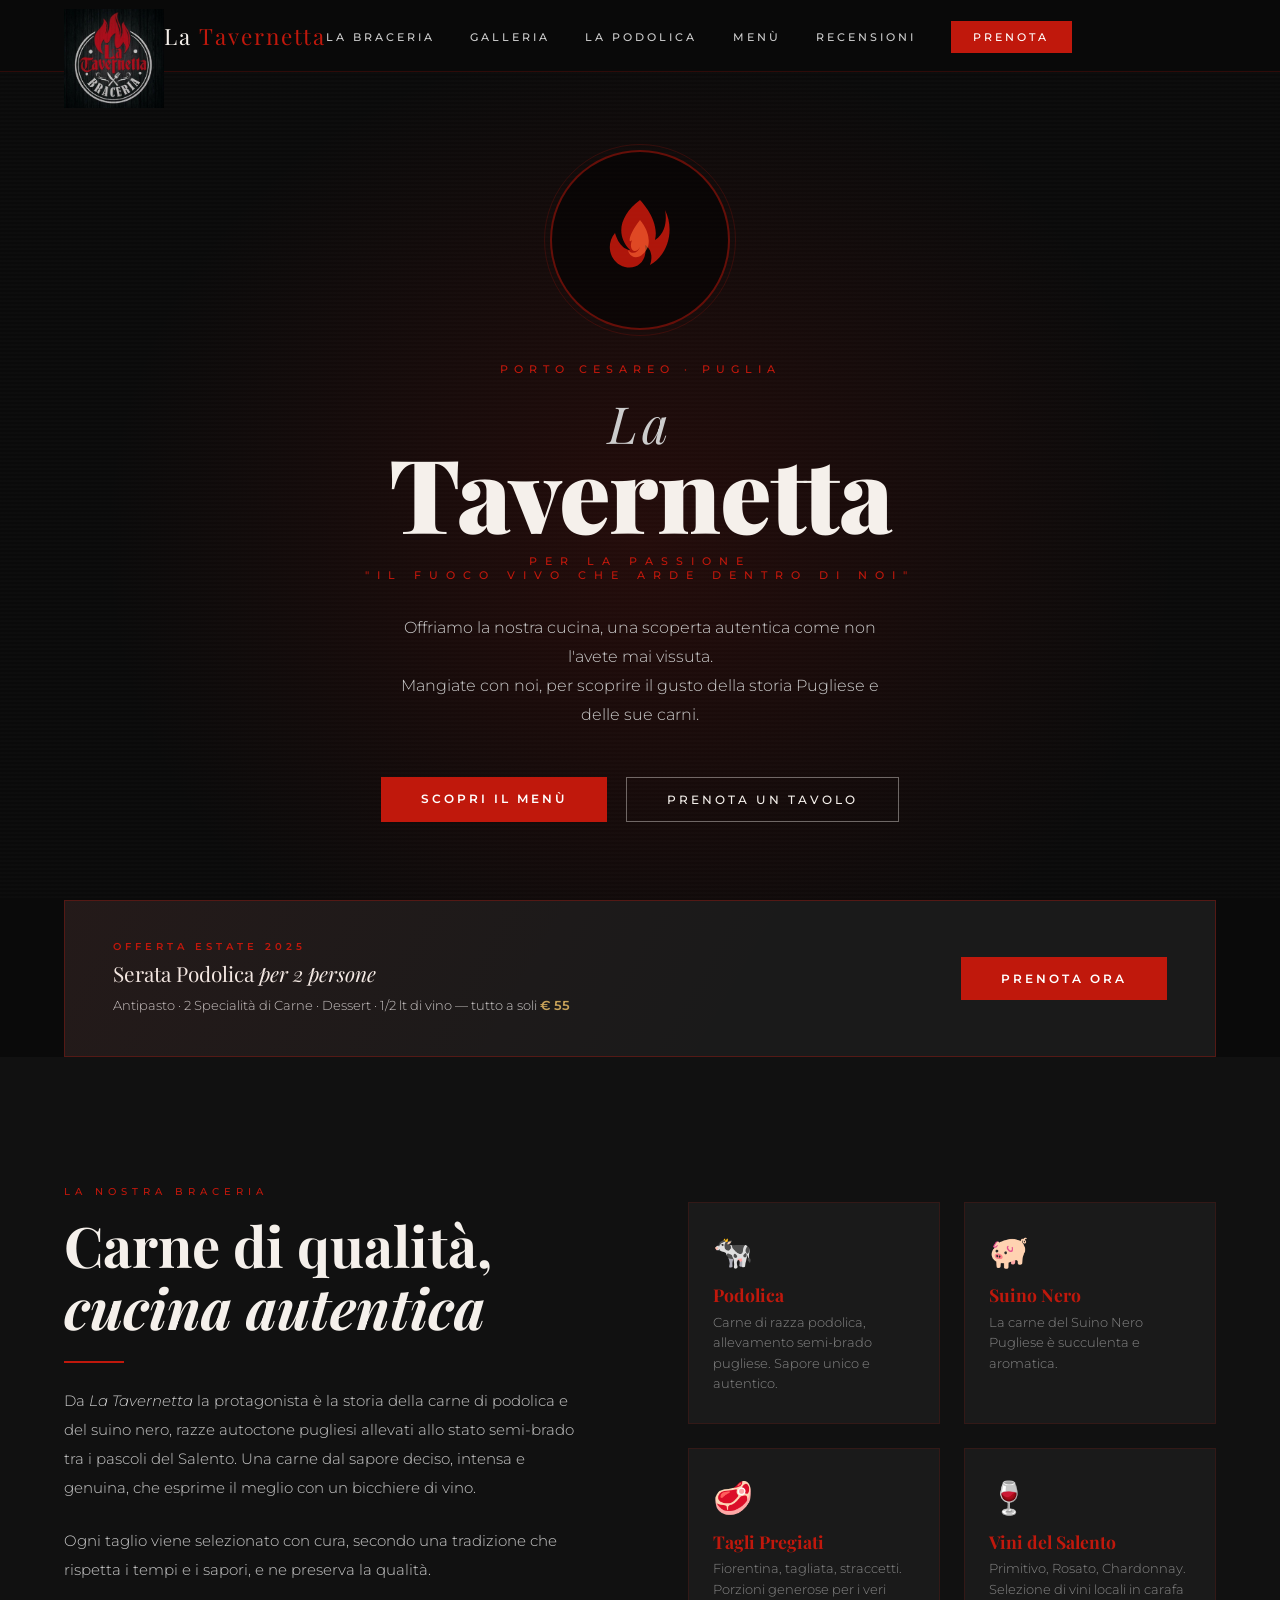
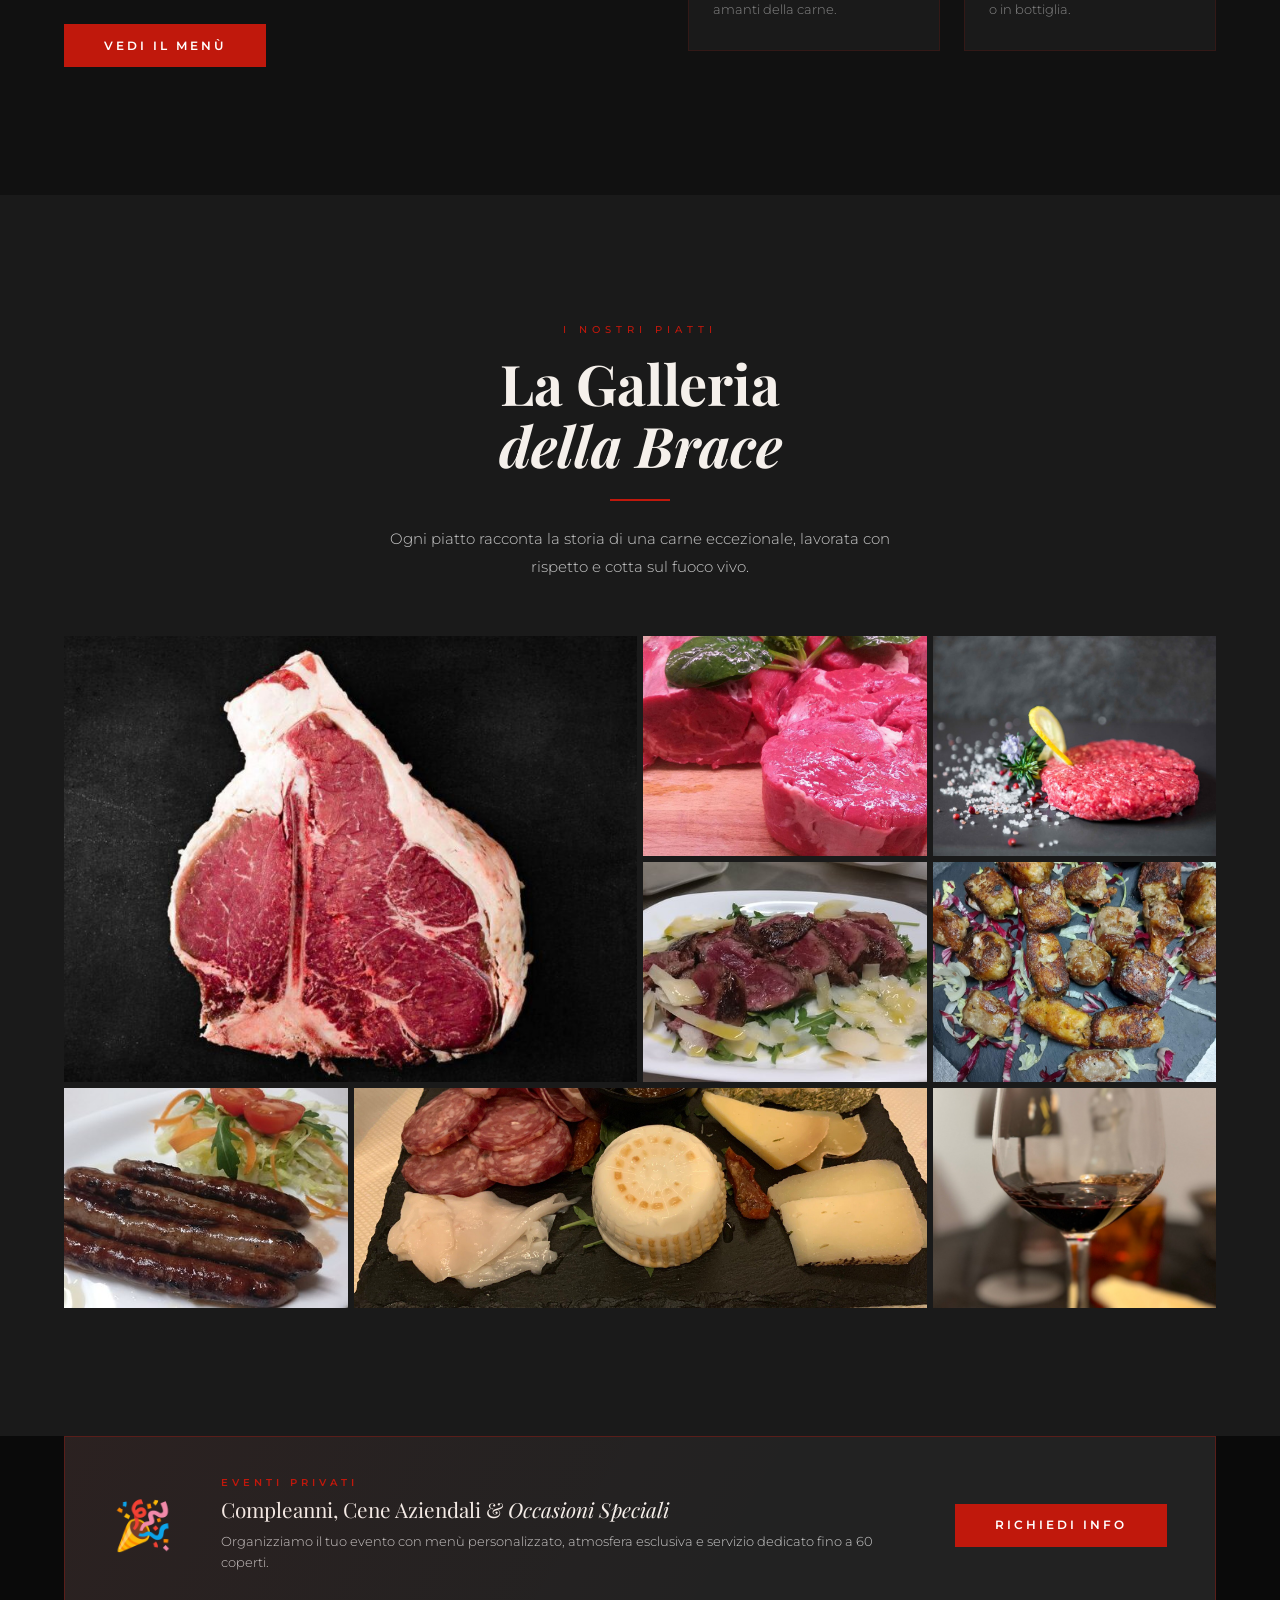
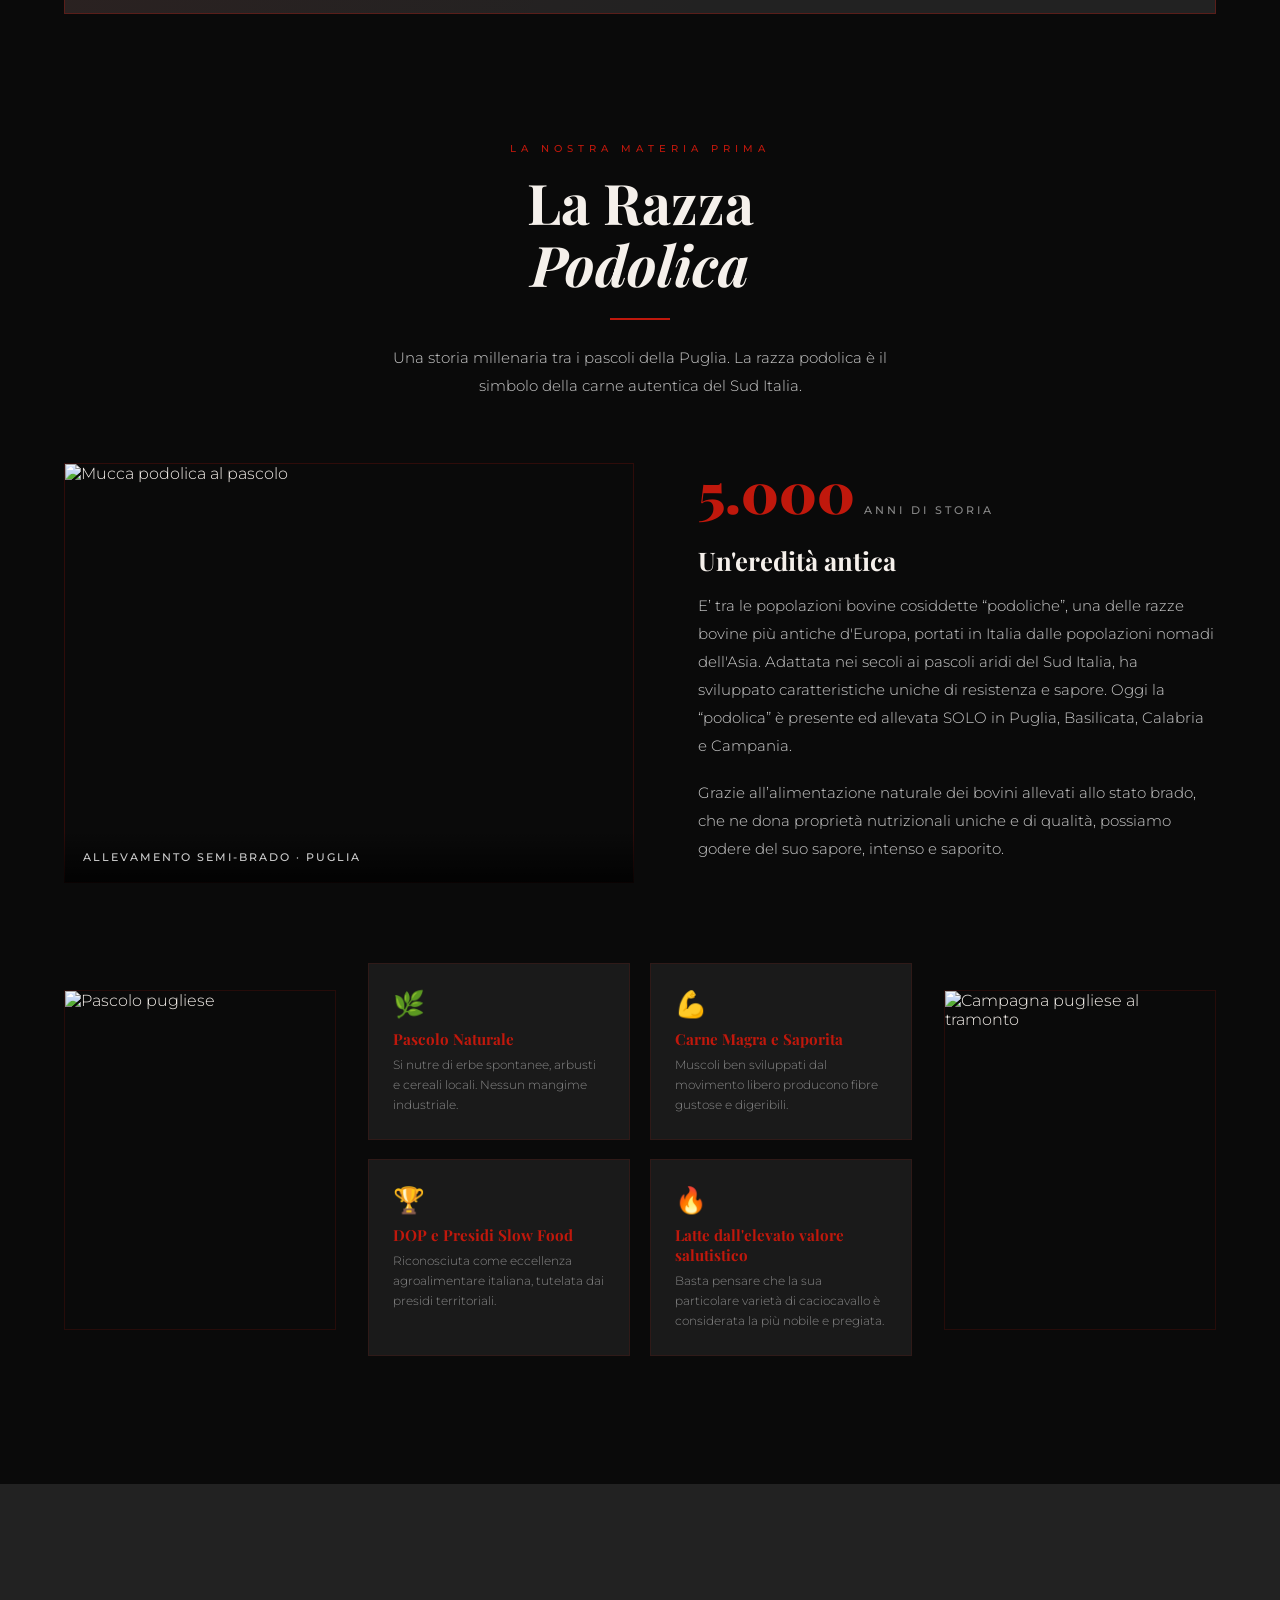
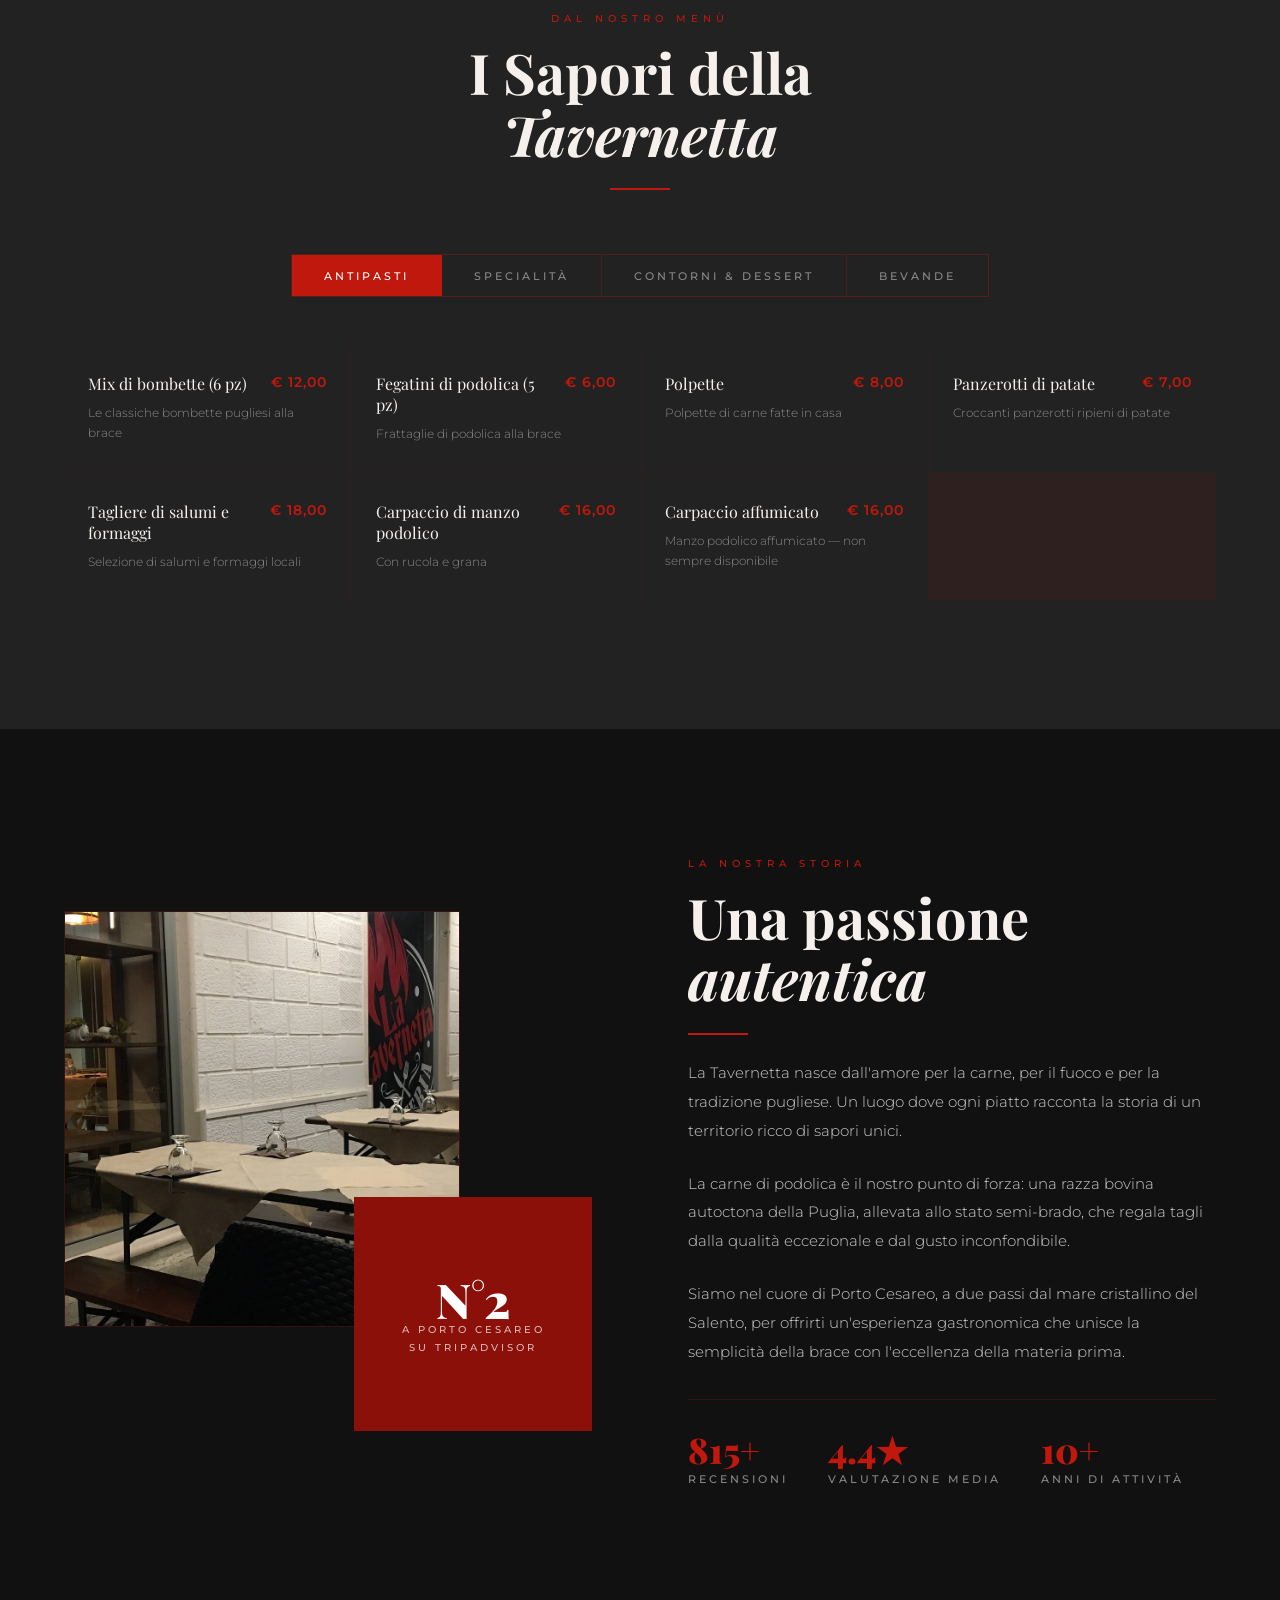
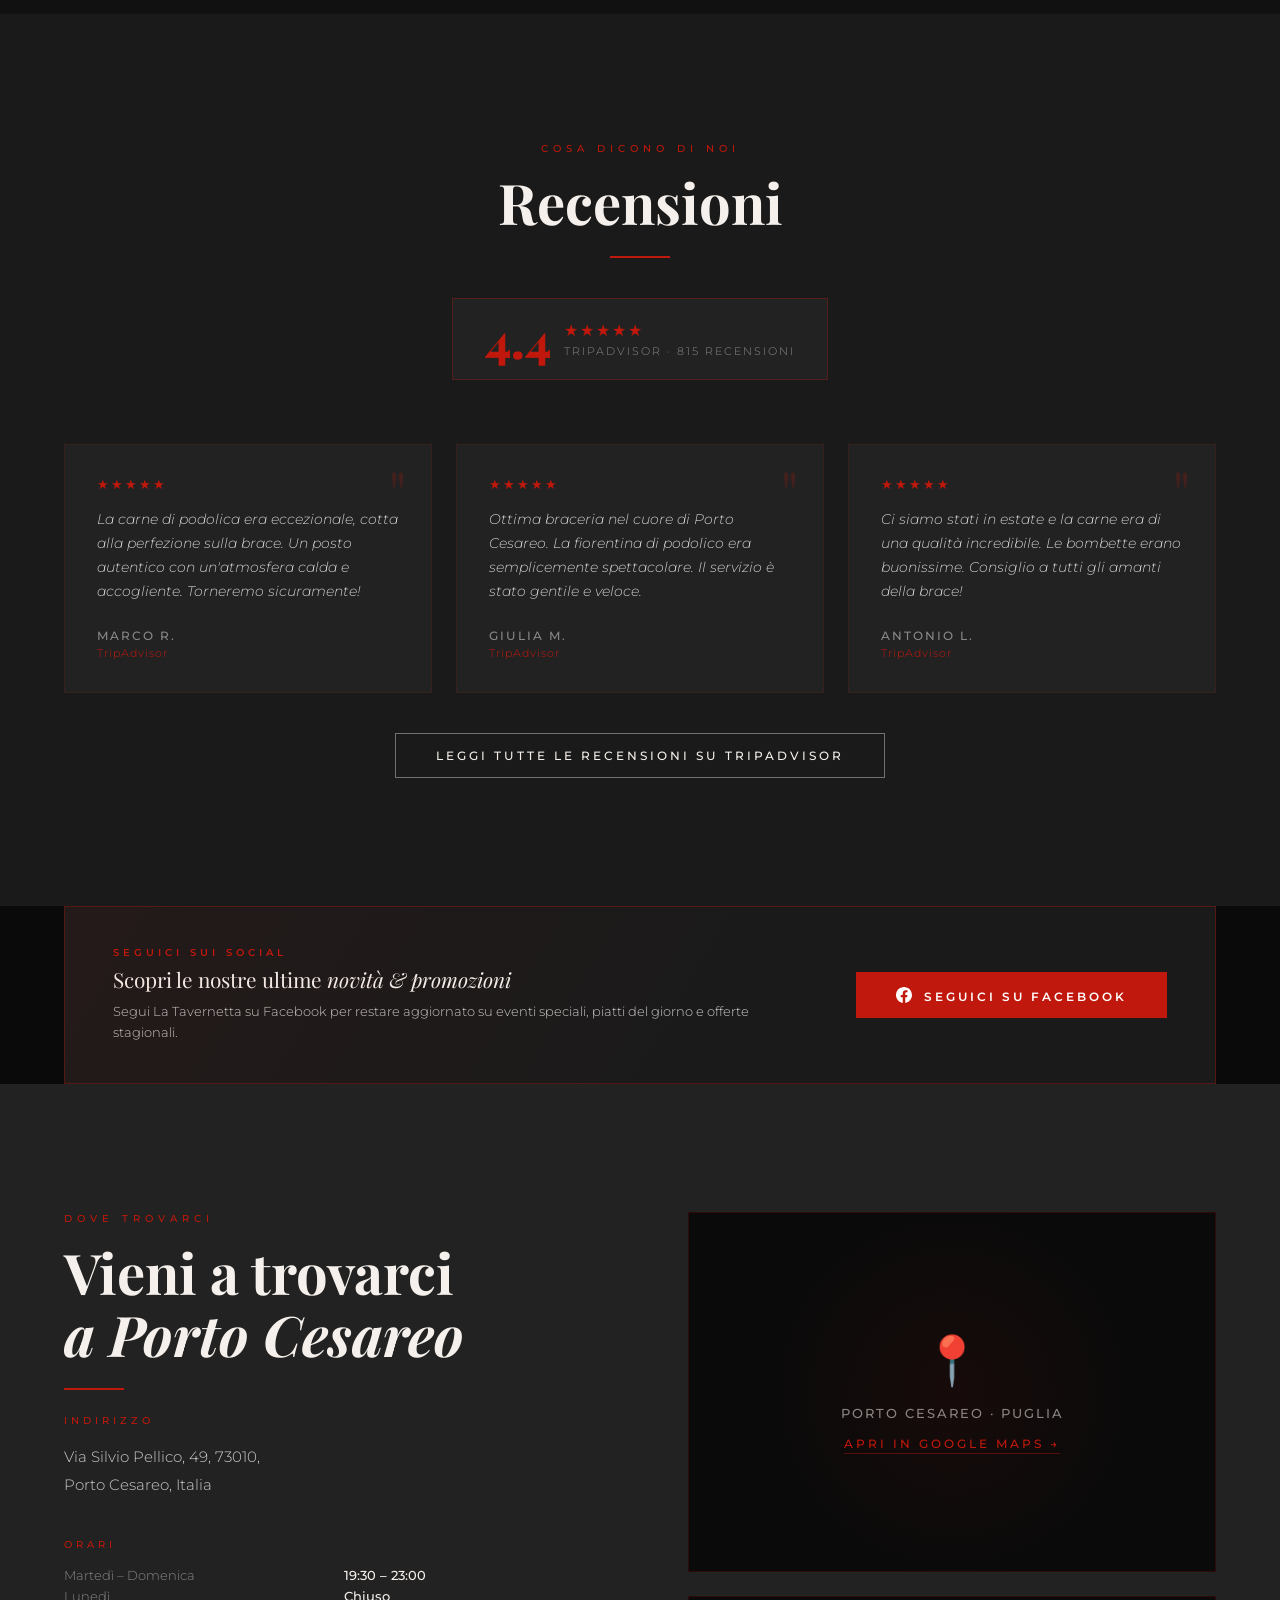
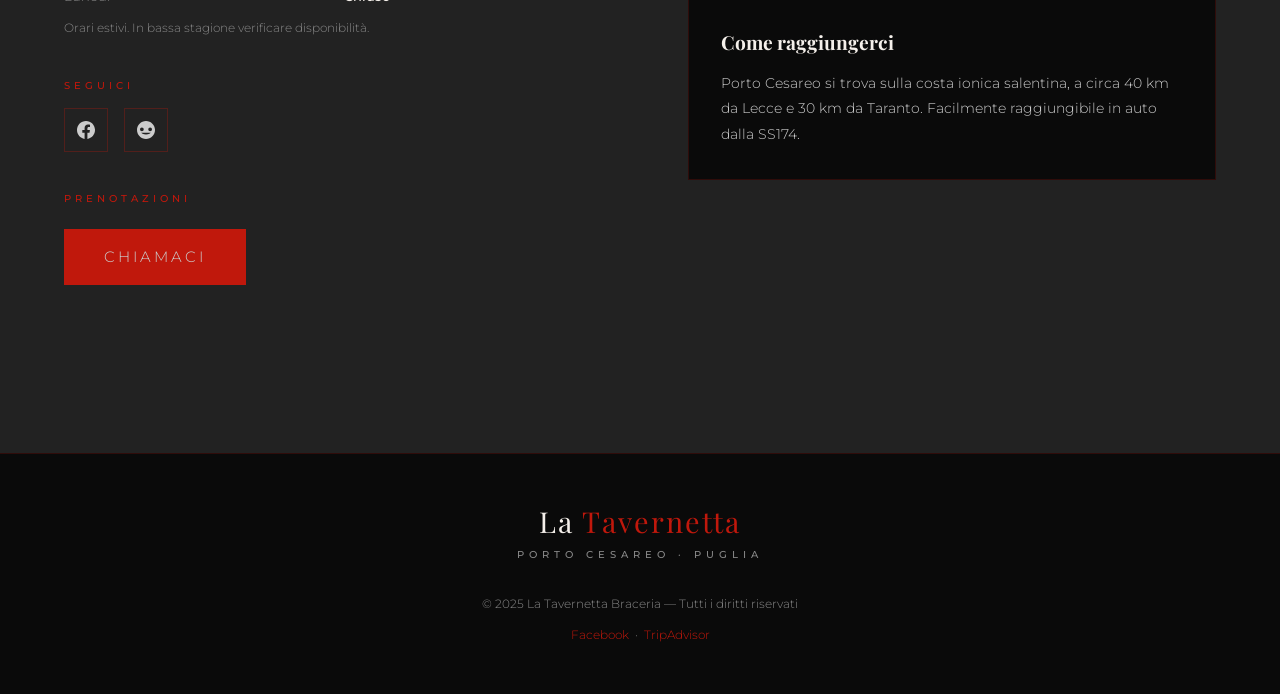
==== tavernetta_1.html @ 36da97b0 "0.0" ====
<!DOCTYPE html>
<html lang="it-IT" class="js">

<head>
  <meta charset="UTF-8">
  <meta name="viewport" content="width=device-width, initial-scale=1.0">
  <title>La Tavernetta – Braceria | Porto Cesareo</title>
  <link
    href="https://fonts.googleapis.com/css2?family=Playfair+Display:ital,wght@0,400;0,700;0,900;1,400&family=Montserrat:wght@300;400;500;600&display=swap"
    rel="stylesheet">
  <link rel="stylesheet" href="tavernetta_2.css">
  <link rel="icon" type="image/x-icon" href="assets/Tavernetta-logo.jpg">
  <meta name="description"
    content="La Tavernetta è una braceria a Porto Cesareo, Puglia, specializzata in carne di podolica alla brace. Scopri il nostro menù e prenota un tavolo!">
</head>

<body>

  <!-- NAV -->
  <nav id="navbar">
    <div class="logo-container">
      <a href="tavernetta_1.html">
        <img src="assets/Tavernetta-logo.jpg" alt="Company Logo" class="logo">
      </a>
      <a href="#home" class="nav-logo">La <span>Tavernetta</span></a>
      <button class="nav-burger" id="navBurger" aria-label="Menu">
        <span></span><span></span><span></span>
      </button>
      <ul class="nav-links" id="navLinks">
        <li><a href="#specialita">La Braceria</a></li>
        <li><a href="#galleria">Galleria</a></li>
        <li><a href="#podolica">La Podolica</a></li>
        <li><a href="#menu">Menù</a></li>
        <li><a href="#recensioni">Recensioni</a></li>
        <li><a href="#contatti" class="nav-cta">Prenota</a></li>
      </ul>
    </div>
  </nav>

  <!-- HERO -->
  <section class="hero" id="home">
    <div class="hero-bg"></div>
    <div class="ember" style="width:3px;height:3px;bottom:10%;left:20%;--dur:5s;--delay:0s;--dx:20px;"></div>
    <div class="ember" style="width:2px;height:2px;bottom:10%;left:35%;--dur:7s;--delay:1s;--dx:-15px;"></div>
    <div class="ember" style="width:4px;height:4px;bottom:10%;left:55%;--dur:6s;--delay:2s;--dx:25px;"></div>
    <div class="ember" style="width:2px;height:2px;bottom:10%;left:70%;--dur:4.5s;--delay:0.5s;--dx:-20px;"></div>
    <div class="ember" style="width:3px;height:3px;bottom:10%;left:45%;--dur:8s;--delay:3s;--dx:10px;"></div>
    <div class="ember" style="width:2px;height:2px;bottom:10%;left:80%;--dur:5.5s;--delay:1.5s;--dx:-30px;"></div>
    <div class="ember" style="width:5px;height:5px;bottom:10%;left:25%;--dur:6.5s;--delay:2.5s;--dx:35px;"></div>
    <div class="hero-content">
      <div class="hero-logo-circle">
        <svg class="flame-svg" viewBox="0 0 80 90" fill="none" xmlns="http://www.w3.org/2000/svg">
          <path
            d="M40 5 C40 5, 60 25, 55 45 C70 35, 65 15, 65 15 C75 35, 68 60, 50 70 C55 55, 45 50, 45 50 C48 65, 38 75, 25 72 C10 68, 5 50, 15 38 C20 55, 30 55, 30 55 C15 40, 20 20, 40 5Z"
            fill="#c0180c" opacity="0.9" />
          <path
            d="M40 25 C40 25, 52 38, 48 52 C42 65, 30 65, 28 55 C32 60, 38 58, 40 52 C36 60, 28 55, 32 45 C28 50, 28 40, 40 25Z"
            fill="#ff6b35" opacity="0.6" />
        </svg>
      </div>
      <p class="hero-subtitle">Porto Cesareo · Puglia</p>
      <h1 class="hero-title">
        <span class="la">La</span>
        Tavernetta
      </h1>
      <p class="hero-tagline">Per la passione <br>"il fuoco vivo che arde dentro di noi" </p>
      <p class="hero-desc">Offriamo la nostra cucina, una scoperta autentica come non l'avete mai vissuta.<br>Mangiate con noi, per scoprire il gusto della
        storia Pugliese e delle sue carni.</p>
      <div class="hero-btns">
        <a href="#menu" class="btn-primary">Scopri il Menù</a>
        <a href="#contatti" class="btn-outline">Prenota un Tavolo</a>
      </div>
    </div>
  </section>

  <!-- BANNER PUBBLICITARIO 1 -->
  <div class="banner-wrap">
    <div class="banner banner-summer">
      <div class="banner-content">
        <span class="banner-tag">Offerta Estate 2025</span>
        <p class="banner-title">Serata Podolica <em>per 2 persone</em></p>
        <p class="banner-desc">Antipasto · 2 Specialità di Carne · Dessert · 1/2 lt di vino — tutto a soli <strong>€
            55</strong></p>
      </div>
      <a href="#contatti" class="btn-primary">Prenota ora</a>
    </div>
  </div>

  <!-- SPECIALITÀ -->
  <section class="specialita" id="specialita">
    <div class="specialita-inner">
      <div class="specialita-text fade-in">
        <span class="section-label">La nostra braceria</span>
        <h2 class="section-title">Carne di qualità,<br><em>cucina autentica</em></h2>
        <div class="divider"></div>
        <p>Da <em>La Tavernetta</em> la protagonista è la storia della carne di podolica e del suino nero, razze autoctone pugliesi allevati allo
          stato semi-brado tra i pascoli del Salento. Una carne dal sapore deciso, intensa e genuina, che esprime il
          meglio con un bicchiere di vino.</p>
        <p>Ogni taglio viene selezionato con cura, secondo una tradizione che rispetta i
          tempi e i sapori, e ne preserva la qualità.</p>
        <a href="#menu" class="btn-primary" style="display:inline-block;margin-top:1rem;">Vedi il Menù</a>
      </div>
      <div class="specialita-grid fade-in">
        <div class="spec-card">
          <span class="spec-icon">🐄</span>
          <h3>Podolica</h3>
          <p>Carne di razza podolica, allevamento semi-brado pugliese. Sapore unico e autentico.</p>
        </div>
        <div class="spec-card">
          <span class="spec-icon">🐖</span>
          <h3>Suino Nero</h3>
          <p>La carne del Suino Nero Pugliese è succulenta e aromatica.</p>
        </div>
        <div class="spec-card">
          <span class="spec-icon">🥩</span>
          <h3>Tagli Pregiati</h3>
          <p>Fiorentina, tagliata, straccetti. Porzioni generose per i veri amanti della carne.</p>
        </div>
        <div class="spec-card">
          <span class="spec-icon">🍷</span>
          <h3>Vini del Salento</h3>
          <p>Primitivo, Rosato, Chardonnay. Selezione di vini locali in carafa o in bottiglia.</p>
        </div>
      </div>
    </div>
  </section>

  <!-- GALLERIA PIATTI -->
  <section class="galleria" id="galleria">
    <div class="galleria-inner">
      <div class="galleria-header fade-in">
        <span class="section-label">I nostri piatti</span>
        <h2 class="section-title">La Galleria<br><em>della Brace</em></h2>
        <div class="divider center"></div>
        <p class="galleria-intro">Ogni piatto racconta la storia di una carne eccezionale, lavorata con rispetto e cotta
          sul fuoco vivo.</p>
      </div>
      <div class="gallery-grid fade-in">
        <div class="gallery-item gallery-featured">
          <img src="assets/fiorentina_scottona.jpg" alt="Fiorentina alla brace" loading="lazy">
          <div class="gallery-overlay"><span>Fiorentina di Podolica</span></div>
        </div>
        <div class="gallery-item">
          <img src="assets/filetto-di-podolica.jpg" alt="Filetto di Podolica" loading="lazy">
          <div class="gallery-overlay"><span>Filetto di Podolica</span></div>
        </div>
        <div class="gallery-item">
          <img src="assets/hamburger-podolica.jpg" alt="Hamburger podolico" loading="lazy">
          <div class="gallery-overlay"><span>Hamburger Podolico</span></div>
        </div>
        <div class="gallery-item">
          <img src="assets/tagliata-manzo.jpg" alt="Tagliata di manzo" loading="lazy">
          <div class="gallery-overlay"><span>Tagliata di Manzo</span></div>
        </div>
        <div class="gallery-item">
          <img src="assets/mix-bombette.jpg" alt="Bombette pugliesi" loading="lazy">
          <div class="gallery-overlay"><span>Mix di Bombette</span></div>
        </div>
        <div class="gallery-item">
          <img src="assets/salsiccia-podolicA.jpg" alt="Salsiccia alla brace" loading="lazy">
          <div class="gallery-overlay"><span>Salsiccia della Casa</span></div>
        </div>
        <div class="gallery-item">
          <img src="assets/tagliere-2.jpg" alt="Piatti della tradizione" loading="lazy">
          <div class="gallery-overlay"><span>Specialità del Salento</span></div>
        </div>
        <div class="gallery-item">
          <img src="assets/vino-rosso.jpg" alt="Vini del Salento" loading="lazy">
          <div class="gallery-overlay"><span>Vini del Salento</span></div>
        </div>
      </div>
      <!-- Lightbox -->
      <div class="lightbox" id="lightbox">
        <button class="lightbox-close" id="lbClose">✕</button>
        <button class="lightbox-nav lightbox-prev" id="lbPrev">‹</button>
        <img src="" alt="" id="lbImg">
        <p class="lightbox-caption" id="lbCaption"></p>
        <button class="lightbox-nav lightbox-next" id="lbNext">›</button>
      </div>
    </div>
  </section>

  <!-- BANNER PUBBLICITARIO 2 -->
  <div class="banner-wrap">
    <div class="banner banner-event">
      <div class="banner-icon">🎉</div>
      <div class="banner-content">
        <span class="banner-tag">Eventi Privati</span>
        <p class="banner-title">Compleanni, Cene Aziendali &amp; <em>Occasioni Speciali</em></p>
        <p class="banner-desc">Organizziamo il tuo evento con menù personalizzato, atmosfera esclusiva e servizio
          dedicato fino a 60 coperti.</p>
      </div>
      <a href="#contatti" class="btn-primary">Richiedi Info</a>
    </div>
  </div>

  <!-- LA PODOLICA -->
  <section class="podolica" id="podolica">
    <div class="podolica-inner">
      <div class="podolica-header fade-in">
        <span class="section-label">La nostra materia prima</span>
        <h2 class="section-title">La Razza<br><em>Podolica</em></h2>
        <div class="divider center"></div>
        <p class="podolica-intro">Una storia millenaria tra i pascoli della Puglia. La razza podolica è il simbolo della
          carne autentica del Sud Italia.</p>
      </div>

      <div class="podolica-story fade-in">
        <div class="podolica-img-main">
          <img src="https://images.unsplash.com/photo-1500595046743-cd271d694d30?w=900&q=80"
            alt="Mucca podolica al pascolo" loading="lazy">
          <div class="podolica-img-label">Allevamento semi-brado · Puglia</div>
        </div>
        <div class="podolica-text">
          <div class="podolica-fact">
            <span class="fact-num">5.000</span>
            <span class="fact-label">anni di storia</span>
          </div>
          <h3>Un'eredità antica</h3>
          <p>E’ tra le popolazioni bovine cosiddette “podoliche”, una delle razze bovine più antiche d'Europa, portati in Italia
            dalle popolazioni nomadi dell'Asia. Adattata nei secoli ai pascoli aridi del Sud Italia, ha sviluppato
            caratteristiche uniche di resistenza e sapore. Oggi la “podolica” è presente ed allevata SOLO in Puglia, Basilicata, Calabria e Campania. </p>
          <p>Grazie all’alimentazione naturale dei bovini allevati allo stato brado, che ne dona proprietà nutrizionali uniche e di qualità, possiamo godere del suo sapore, intenso e saporito.</p>
        </div>
      </div>

      <div class="podolica-features fade-in">
        <div class="podolica-feature-img">
          <img src="https://images.unsplash.com/photo-1416879595882-3373a0480b5b?w=700&q=80" alt="Pascolo pugliese"
            loading="lazy">
        </div>
        <div class="podolica-features-grid">
          <div class="pf-card">
            <div class="pf-icon">🌿</div>
            <h4>Pascolo Naturale</h4>
            <p>Si nutre di erbe spontanee, arbusti e cereali locali. Nessun mangime industriale.</p>
          </div>
          <div class="pf-card">
            <div class="pf-icon">💪</div>
            <h4>Carne Magra e Saporita</h4>
            <p>Muscoli ben sviluppati dal movimento libero producono fibre gustose e digeribili.</p>
          </div>
          <div class="pf-card">
            <div class="pf-icon">🏆</div>
            <h4>DOP e Presidi Slow Food</h4>
            <p>Riconosciuta come eccellenza agroalimentare italiana, tutelata dai presidi territoriali.</p>
          </div>
          <div class="pf-card">
            <div class="pf-icon">🔥</div>
            <h4>Latte dall'elevato valore salutistico</h4>
            <p>Basta pensare che la sua particolare varietà di caciocavallo è considerata la più nobile e pregiata.</p>
          </div>
        </div>
        <div class="podolica-feature-img">
          <img src="https://images.unsplash.com/photo-1464226184884-fa280b87c399?w=700&q=80"
            alt="Campagna pugliese al tramonto" loading="lazy">
        </div>
      </div>
    </div>
  </section>

  <!-- MENU -->
  <section class="menu-section" id="menu">
    <div class="menu-section-inner">
      <div class="menu-header fade-in">
        <span class="section-label">Dal nostro menù</span>
        <h2 class="section-title">I Sapori della<br><em>Tavernetta</em></h2>
        <div class="divider center"></div>
      </div>
      <div class="menu-tabs">
        <button class="menu-tab active" onclick="showTab('antipasti',this)">Antipasti</button>
        <button class="menu-tab" onclick="showTab('carne',this)">Specialità</button>
        <button class="menu-tab" onclick="showTab('contorni',this)">Contorni &amp; Dessert</button>
        <button class="menu-tab" onclick="showTab('bevande',this)">Bevande</button>
      </div>

      <div id="antipasti" class="menu-panel active">
        <div class="menu-items">
          <div class="menu-item">
            <div class="menu-item-top"><span class="menu-item-name">Mix di bombette (6 pz)</span><span
                class="menu-item-price">€ 12,00</span></div>
            <p class="menu-item-desc">Le classiche bombette pugliesi alla brace</p>
          </div>
          <div class="menu-item">
            <div class="menu-item-top"><span class="menu-item-name">Fegatini di podolica (5 pz)</span><span
                class="menu-item-price">€ 6,00</span></div>
            <p class="menu-item-desc">Frattaglie di podolica alla brace</p>
          </div>
          <div class="menu-item">
            <div class="menu-item-top"><span class="menu-item-name">Polpette</span><span class="menu-item-price">€
                8,00</span></div>
            <p class="menu-item-desc">Polpette di carne fatte in casa</p>
          </div>
          <div class="menu-item">
            <div class="menu-item-top"><span class="menu-item-name">Panzerotti di patate</span><span
                class="menu-item-price">€ 7,00</span></div>
            <p class="menu-item-desc">Croccanti panzerotti ripieni di patate</p>
          </div>
          <div class="menu-item">
            <div class="menu-item-top"><span class="menu-item-name">Tagliere di salumi e formaggi</span><span
                class="menu-item-price">€ 18,00</span></div>
            <p class="menu-item-desc">Selezione di salumi e formaggi locali</p>
          </div>
          <div class="menu-item">
            <div class="menu-item-top"><span class="menu-item-name">Carpaccio di manzo podolico</span><span
                class="menu-item-price">€ 16,00</span></div>
            <p class="menu-item-desc">Con rucola e grana</p>
          </div>
          <div class="menu-item">
            <div class="menu-item-top"><span class="menu-item-name">Carpaccio affumicato</span><span
                class="menu-item-price">€ 16,00</span></div>
            <p class="menu-item-desc">Manzo podolico affumicato — non sempre disponibile</p>
          </div>
        </div>
      </div>

      <div id="carne" class="menu-panel">
        <div class="menu-items">
          <div class="menu-item">
            <div class="menu-item-top"><span class="menu-item-name">Straccetti di podolica con pinali</span><span
                class="menu-item-price">€ 18,00</span></div>
            <p class="menu-item-desc">ca. 300 gr</p>
          </div>
          <div class="menu-item">
            <div class="menu-item-top"><span class="menu-item-name">Tagliata di scottona podolica</span><span
                class="menu-item-price">€ 22,00</span></div>
            <p class="menu-item-desc">Con radicchio, noci e formaggio di grotto · ca. 300 gr</p>
          </div>
          <div class="menu-item">
            <div class="menu-item-top"><span class="menu-item-name">Tagliata di manzo podolico</span><span
                class="menu-item-price">€ 23,00</span></div>
            <p class="menu-item-desc">Con radicchio, noci e formaggio di grotto · ca. 300 gr</p>
          </div>
          <div class="menu-item">
            <div class="menu-item-top"><span class="menu-item-name">Filetto di manzo podolico</span><span
                class="menu-item-price">€ 25,00</span></div>
            <p class="menu-item-desc">ca. 300 gr</p>
          </div>
          <div class="menu-item">
            <div class="menu-item-top"><span class="menu-item-name">Fiorentina di manzo podolico</span><span
                class="menu-item-price">€ 60/kg</span></div>
            <p class="menu-item-desc">Non sempre disponibile</p>
          </div>
          <div class="menu-item">
            <div class="menu-item-top"><span class="menu-item-name">Rosticcianna di suino nero</span><span
                class="menu-item-price">€ 14,00</span></div>
            <p class="menu-item-desc">Capocollo con panatura speziata e parmigiano · ca. 300 gr</p>
          </div>
          <div class="menu-item">
            <div class="menu-item-top"><span class="menu-item-name">Asado di suino nero</span><span
                class="menu-item-price">€ 14,00</span></div>
            <p class="menu-item-desc">Marinato e speziato · ca. 350 gr</p>
          </div>
          <div class="menu-item">
            <div class="menu-item-top"><span class="menu-item-name">Asado di manzo podolico</span><span
                class="menu-item-price">€ 15,00</span></div>
            <p class="menu-item-desc">Marinato e speziato · ca. 450 gr</p>
          </div>
          <div class="menu-item">
            <div class="menu-item-top"><span class="menu-item-name">Straccetti di pollo ruspante</span><span
                class="menu-item-price">€ 14,00</span></div>
            <p class="menu-item-desc">Con pomodorini, rucola e grana · ca. 300 gr</p>
          </div>
          <div class="menu-item">
            <div class="menu-item-top"><span class="menu-item-name">Straccetti di pollo con verdure</span><span
                class="menu-item-price">€ 16,00</span></div>
            <p class="menu-item-desc">Verdure grigliate e mandorle tostate · ca. 300 gr</p>
          </div>
          <div class="menu-item">
            <div class="menu-item-top"><span class="menu-item-name">Salsiccia della casa</span><span
                class="menu-item-price">€ 12,00</span></div>
            <p class="menu-item-desc">Con parmigiana e pomodoro</p>
          </div>
          <div class="menu-item">
            <div class="menu-item-top"><span class="menu-item-name">Salsiccia di podolica</span><span
                class="menu-item-price">€ 12,00</span></div>
            <p class="menu-item-desc">Salsiccia artigianale di podolica alla brace</p>
          </div>
          <div class="menu-item">
            <div class="menu-item-top"><span class="menu-item-name">Hamburger podolico al piatto</span><span
                class="menu-item-price">€ 13,00</span></div>
            <p class="menu-item-desc">Con patatine e insalata · ca. 250 gr</p>
          </div>
        </div>
      </div>

      <div id="contorni" class="menu-panel">
        <div class="menu-items">
          <div class="menu-item">
            <div class="menu-item-top"><span class="menu-item-name">Patate fritte</span><span class="menu-item-price">€
                5,00</span></div>
          </div>
          <div class="menu-item">
            <div class="menu-item-top"><span class="menu-item-name">Insalata verde</span><span class="menu-item-price">€
                4,00</span></div>
          </div>
          <div class="menu-item">
            <div class="menu-item-top"><span class="menu-item-name">Insalata mista</span><span class="menu-item-price">€
                5,00</span></div>
            <p class="menu-item-desc">Lattuga, pomodoro, rucola e radicchio</p>
          </div>
          <div class="menu-item">
            <div class="menu-item-top"><span class="menu-item-name">Verdure grigliate</span><span
                class="menu-item-price">€ 6,00</span></div>
            <p class="menu-item-desc">Melanzane, peperoni e zucchine</p>
          </div>
          <div class="menu-item">
            <div class="menu-item-top"><span class="menu-item-name">Spumone</span><span class="menu-item-price">€
                5,00</span></div>
          </div>
          <div class="menu-item">
            <div class="menu-item-top"><span class="menu-item-name">Spumone speciale</span><span
                class="menu-item-price">€ 6,00</span></div>
          </div>
          <div class="menu-item">
            <div class="menu-item-top"><span class="menu-item-name">Dessert del giorno</span><span
                class="menu-item-price">—</span></div>
          </div>
          <div class="menu-item">
            <div class="menu-item-top"><span class="menu-item-name">Frutta di stagione</span><span
                class="menu-item-price">—</span></div>
          </div>
        </div>
      </div>

      <div id="bevande" class="menu-panel">
        <div class="menu-items">
          <div class="menu-item">
            <div class="menu-item-top"><span class="menu-item-name">Acqua 75 cl</span><span class="menu-item-price">€
                2,50</span></div>
          </div>
          <div class="menu-item">
            <div class="menu-item-top"><span class="menu-item-name">Coca Cola 33 cl</span><span
                class="menu-item-price">€ 3,50</span></div>
          </div>
          <div class="menu-item">
            <div class="menu-item-top"><span class="menu-item-name">Fanta 33 cl</span><span class="menu-item-price">€
                3,50</span></div>
          </div>
          <div class="menu-item">
            <div class="menu-item-top"><span class="menu-item-name">Paulaner Münchener Hell 33 cl</span><span
                class="menu-item-price">€ 4,00</span></div>
          </div>
          <div class="menu-item">
            <div class="menu-item-top"><span class="menu-item-name">Grimbergen Double Ambrée 33 cl</span><span
                class="menu-item-price">€ 5,00</span></div>
          </div>
          <div class="menu-item">
            <div class="menu-item-top"><span class="menu-item-name">Kronenbourg Blanc Agrumata 33 cl</span><span
                class="menu-item-price">€ 5,00</span></div>
          </div>
          <div class="menu-item">
            <div class="menu-item-top"><span class="menu-item-name">Foxe 10% 33 cl</span><span class="menu-item-price">€
                5,00</span></div>
          </div>
          <div class="menu-item">
            <div class="menu-item-top"><span class="menu-item-name">Rosso Primitivo Barrique · 1/2 lt</span><span
                class="menu-item-price">€ 8,00</span></div>
            <p class="menu-item-desc">Tenute Buccoliero – Sava (TA) · 1/4 lt € 4,50</p>
          </div>
          <div class="menu-item">
            <div class="menu-item-top"><span class="menu-item-name">Rosato Primitivo amabile · 1/2 lt</span><span
                class="menu-item-price">€ 8,00</span></div>
            <p class="menu-item-desc">1/4 lt € 4,50</p>
          </div>
          <div class="menu-item">
            <div class="menu-item-top"><span class="menu-item-name">Bianco Chardonnay Moscato · 1/2 lt</span><span
                class="menu-item-price">€ 8,00</span></div>
            <p class="menu-item-desc">Amabile · 1/4 lt € 4,50</p>
          </div>
          <div class="menu-item">
            <div class="menu-item-top"><span class="menu-item-name">Amaro</span><span class="menu-item-price">€
                3,00</span></div>
          </div>
          <div class="menu-item">
            <div class="menu-item-top"><span class="menu-item-name">Grappe</span><span class="menu-item-price">€
                4,00</span></div>
          </div>
          <div class="menu-item">
            <div class="menu-item-top"><span class="menu-item-name">Limoncello</span><span class="menu-item-price">€
                3,00</span></div>
          </div>
          <div class="menu-item">
            <div class="menu-item-top"><span class="menu-item-name">Caffè</span><span class="menu-item-price">€
                1,00</span></div>
          </div>
          <div class="menu-item">
            <div class="menu-item-top"><span class="menu-item-name">Caffè macchiato</span><span
                class="menu-item-price">€ 1,50</span></div>
          </div>
          <div class="menu-item">
            <div class="menu-item-top"><span class="menu-item-name">Caffè corretto</span><span class="menu-item-price">€
                2,00</span></div>
          </div>
        </div>
        <div class="coperto-note">Coperto € 2,00 · Alcuni prodotti potrebbero essere surgelati o da noi abbattuti.<br>Si
          prega di comunicare eventuali allergie e intolleranze.</div>
      </div>
    </div>
  </section>

  <!-- STORIA / CHI SIAMO -->
  <section class="storia" id="storia">
    <div class="storia-inner">
      <div class="storia-visual fade-in">
        <div class="storia-box-main">
          <div class="logo-locale">
            <img src="assets/foto-fuori.jpg" alt="Logo La Tavernetta" loading="lazy" width="600" height="auto">
          </div>
        </div>
        <div class="storia-box-accent">
          <span class="num">N°2</span>
          <span class="label">a Porto Cesareo</span>
          <span class="label" style="margin-top:0.3rem;">su TripAdvisor</span>
        </div>
      </div>
      <div class="storia-text fade-in">
        <span class="section-label">La nostra storia</span>
        <h2 class="section-title">Una passione<br><em>autentica</em></h2>
        <div class="divider"></div>
        <p>La Tavernetta nasce dall'amore per la carne, per il fuoco e per la tradizione pugliese. Un luogo dove ogni
          piatto racconta la storia di un territorio ricco di sapori unici.</p>
        <p>La carne di podolica è il nostro punto di forza: una razza bovina autoctona della Puglia, allevata allo stato
          semi-brado, che regala tagli dalla qualità eccezionale e dal gusto inconfondibile.</p>
        <p>Siamo nel cuore di Porto Cesareo, a due passi dal mare cristallino del Salento, per offrirti un'esperienza
          gastronomica che unisce la semplicità della brace con l'eccellenza della materia prima.</p>
        <div class="storia-stats">
          <div class="stat-item">
            <div class="stat-num">815+</div>
            <div class="stat-label">Recensioni</div>
          </div>
          <div class="stat-item">
            <div class="stat-num">4.4★</div>
            <div class="stat-label">Valutazione media</div>
          </div>
          <div class="stat-item">
            <div class="stat-num">10+</div>
            <div class="stat-label">Anni di attività</div>
          </div>
        </div>
      </div>
    </div>
  </section>

  <!-- REVIEWS -->
  <section class="reviews" id="recensioni">
    <div class="reviews-inner">
      <div class="reviews-header fade-in">
        <span class="section-label">Cosa dicono di noi</span>
        <h2 class="section-title">Recensioni</h2>
        <div class="divider center"></div>
        <div class="rating-badge">
          <div class="rating-num">4.4</div>
          <div class="rating-info">
            <div class="rating-stars">★★★★★</div>
            <div class="rating-source">TripAdvisor · 815 recensioni</div>
          </div>
        </div>
      </div>
      <div class="reviews-grid fade-in">
        <div class="review-card">
          <div class="review-stars">★★★★★</div>
          <p class="review-text">La carne di podolica era eccezionale, cotta alla perfezione sulla brace. Un posto
            autentico con un'atmosfera calda e accogliente. Torneremo sicuramente!</p>
          <div class="review-author">Marco R.</div>
          <div class="review-platform">TripAdvisor</div>
        </div>
        <div class="review-card">
          <div class="review-stars">★★★★★</div>
          <p class="review-text">Ottima braceria nel cuore di Porto Cesareo. La fiorentina di podolico era semplicemente
            spettacolare. Il servizio è stato gentile e veloce.</p>
          <div class="review-author">Giulia M.</div>
          <div class="review-platform">TripAdvisor</div>
        </div>
        <div class="review-card">
          <div class="review-stars">★★★★★</div>
          <p class="review-text">Ci siamo stati in estate e la carne era di una qualità incredibile. Le bombette erano
            buonissime. Consiglio a tutti gli amanti della brace!</p>
          <div class="review-author">Antonio L.</div>
          <div class="review-platform">TripAdvisor</div>
        </div>
      </div>
      <div style="margin-top:2.5rem;">
        <a href="https://www.tripadvisor.it/Restaurant_Review-g1069599-d7905850-Reviews-La_Tavernetta_Braceria-Porto_Cesareo_Province_of_Lecce_Puglia.html"
          target="_blank" class="btn-outline">Leggi tutte le recensioni su TripAdvisor</a>
      </div>
    </div>
  </section>

  <!-- BANNER PUBBLICITARIO 3 -->
  <div class="banner-wrap">
    <div class="banner banner-social">
      <div class="banner-content">
        <span class="banner-tag">Seguici sui Social</span>
        <p class="banner-title">Scopri le nostre ultime <em>novità &amp; promozioni</em></p>
        <p class="banner-desc">Segui La Tavernetta su Facebook per restare aggiornato su eventi speciali, piatti del
          giorno e offerte stagionali.</p>
      </div>
      <a href="https://www.facebook.com/LaTavernettaBraceria" target="_blank" class="btn-primary">
        <svg width="16" height="16" viewBox="0 0 24 24" fill="currentColor"
          style="vertical-align:-2px;margin-right:6px">
          <path
            d="M24 12.073c0-6.627-5.373-12-12-12s-12 5.373-12 12c0 5.99 4.388 10.954 10.125 11.854v-8.385H7.078v-3.47h3.047V9.43c0-3.007 1.792-4.669 4.533-4.669 1.312 0 2.686.235 2.686.235v2.953H15.83c-1.491 0-1.956.925-1.956 1.874v2.25h3.328l-.532 3.47h-2.796v8.385C19.612 23.027 24 18.062 24 12.073z" />
        </svg>
        Seguici su Facebook
      </a>
    </div>
  </div>

  <!-- CONTATTI -->
  <section class="info" id="contatti">
    <div class="info-inner">
      <div class="fade-in">
        <span class="section-label">Dove trovarci</span>
        <h2 class="section-title">Vieni a trovarci<br><em>a Porto Cesareo</em></h2>
        <div class="divider"></div>
        <div class="info-block">
          <h3>Indirizzo</h3>
          <p>Via Silvio Pellico, 49, 73010, <br>Porto Cesareo, Italia</p>
        </div>
        <div class="info-block">
          <h3>Orari</h3>
          <div class="orari-grid">
            <span class="day">Martedì – Domenica</span>
            <span class="time">19:30 – 23:00</span>
            <span class="day">Lunedì</span>
            <span class="time">Chiuso</span>
          </div>
          <p style="margin-top:0.8rem;font-size:0.78rem;color:var(--grigio);">Orari estivi. In bassa stagione verificare
            disponibilità.</p>
        </div>
        <div class="info-block">
          <h3>Seguici</h3>
          <div class="social-links">
            <a href="https://www.facebook.com/LaTavernettaBraceria" target="_blank" class="social-link"
              title="Facebook">
              <svg width="18" height="18" viewBox="0 0 24 24" fill="currentColor">
                <path
                  d="M24 12.073c0-6.627-5.373-12-12-12s-12 5.373-12 12c0 5.99 4.388 10.954 10.125 11.854v-8.385H7.078v-3.47h3.047V9.43c0-3.007 1.792-4.669 4.533-4.669 1.312 0 2.686.235 2.686.235v2.953H15.83c-1.491 0-1.956.925-1.956 1.874v2.25h3.328l-.532 3.47h-2.796v8.385C19.612 23.027 24 18.062 24 12.073z" />
              </svg>
            </a>
            <a href="https://www.tripadvisor.it/Restaurant_Review-g1069599-d7905850-Reviews-La_Tavernetta_Braceria-Porto_Cesareo_Province_of_Lecce_Puglia.html"
              target="_blank" class="social-link" title="TripAdvisor">
              <svg width="18" height="18" viewBox="0 0 24 24" fill="currentColor">
                <path
                  d="M12 0C5.373 0 0 5.373 0 12s5.373 12 12 12 12-5.373 12-12S18.627 0 12 0zm5.5 8.5a2.5 2.5 0 1 1 0 5 2.5 2.5 0 0 1 0-5zm-11 0a2.5 2.5 0 1 1 0 5 2.5 2.5 0 0 1 0-5zM12 18c-3.5 0-6.5-2.5-6.5-2.5h13S15.5 18 12 18z" />
              </svg>
            </a>
          </div>
        </div>
        <div class="info-block">
          <h3>Prenotazioni</h3>
          <a href="tel:+39 393 833 9967" target="_blank" class="btn-primary"
            style="display:inline-block;margin-top:0.5rem;">Chiamaci</a>
        </div>
      </div>
      <div class="fade-in">
        <div class="map-area">
          <div class="map-pin">📍</div>
          <p>Porto Cesareo · Puglia</p>
          <a href="https://maps.google.com/?q=La+Tavernetta+Braceria+Porto+Cesareo" target="_blank">Apri in Google Maps
            →</a>
        </div>
        <div style="background:var(--nero);border:1px solid rgba(192,24,12,0.2);padding:2rem;margin-top:1.5rem;">
          <h3 style="font-family:'Playfair Display',serif;font-size:1.2rem;color:var(--bianco);margin-bottom:1rem;">Come
            raggiungerci</h3>
          <p style="color:var(--grigio-chiaro);font-size:0.88rem;line-height:1.8;font-weight:300;">Porto Cesareo si
            trova sulla costa ionica salentina, a circa 40 km da Lecce e 30 km da Taranto. Facilmente raggiungibile in
            auto dalla SS174.</p>
        </div>
      </div>
    </div>
  </section>

  <!-- FOOTER -->
  <footer>
    <div class="footer-logo">La <span>Tavernetta</span></div>
    <div class="footer-sub">Porto Cesareo · Puglia</div>
    <p>© 2025 La Tavernetta Braceria — Tutti i diritti riservati</p>
    <p style="margin-top:0.5rem;">
      <a href="https://www.facebook.com/LaTavernettaBraceria" target="_blank"
        style="color:var(--rosso);text-decoration:none;">Facebook</a>
      &nbsp;·&nbsp;
      <a href="https://www.tripadvisor.it/Restaurant_Review-g1069599-d7905850-Reviews-La_Tavernetta_Braceria-Porto_Cesareo_Province_of_Lecce_Puglia.html"
        target="_blank" style="color:var(--rosso);text-decoration:none;">TripAdvisor</a>
    </p>
  </footer>

  <script src="tavernetta_3.js"></script>
</body>

</html>
---- tavernetta_2.css ----
/* ============================================================
   LA TAVERNETTA – BRACERIA · tavernetta_2.css
   ============================================================ */

*,
*::before,
*::after {
  margin: 0;
  padding: 0;
  box-sizing: border-box;
}

:root {
  --nero: #0a0a0a;
  --nero-opaco: #111111;
  --nero-medio: #1a1a1a;
  --nero-chiaro: #222222;
  --rosso: #c0180c;
  --rosso-vivo: #e01a0d;
  --rosso-scuro: #8b1009;
  --bianco: #f5f0eb;
  --bianco-puro: #ffffff;
  --grigio: #888888;
  --grigio-chiaro: #cccccc;
  --oro: #c8a45a;
  --nav-h: 72px;
}

html {
  scroll-behavior: smooth;
}

body {
  background: var(--nero-opaco);
  color: var(--bianco);
  font-family: "Montserrat", sans-serif;
  font-weight: 300;
  overflow-x: hidden;
}

/* ── NAV ──────────────────────────────────────── */
nav {
  position: fixed;
  top: 0;
  left: 0;
  right: 0;
  z-index: 200;
  display: flex;
  align-items: center;
  justify-content: space-between;
  padding: 0 4rem;
  height: var(--nav-h);
  background: rgba(10, 10, 10, 0.93);
  backdrop-filter: blur(14px);
  border-bottom: 1px solid rgba(192, 24, 12, 0.2);
  transition:
    height 0.3s,
    background 0.3s;
}

.logo-container {
  display: flex;
  align-items: center;
}

.logo {
  width: 100px;
  height: auto;
  margin-top: 50px;
}

@media (max-width: 600px) {
  .logo {
    width: 60px;
  }
}

nav.scrolled {
  height: 58px;
  background: rgba(10, 10, 10, 0.99);
}

.nav-logo {
  font-family: "Playfair Display", serif;
  font-size: 1.4rem;
  color: var(--bianco);
  text-decoration: none;
  letter-spacing: 2px;
  flex-shrink: 0;
}

.nav-logo span {
  color: var(--rosso);
}

.nav-links {
  display: flex;
  gap: 2.2rem;
  list-style: none;
}

.nav-links a {
  color: var(--grigio-chiaro);
  text-decoration: none;
  font-size: 0.7rem;
  letter-spacing: 3px;
  text-transform: uppercase;
  font-weight: 500;
  transition: color 0.3s;
  white-space: nowrap;
}

.nav-links a:hover {
  color: var(--rosso);
}

.nav-cta {
  background: var(--rosso) !important;
  color: #fff !important;
  padding: 0.55rem 1.4rem;
  transition: background 0.3s !important;
}

.nav-cta:hover {
  background: var(--rosso-vivo) !important;
}

/* Burger (mobile) */
.nav-burger {
  display: none;
  flex-direction: column;
  gap: 5px;
  background: none;
  border: none;
  cursor: pointer;
  padding: 6px;
}

.nav-burger span {
  display: block;
  width: 24px;
  height: 2px;
  background: var(--bianco);
  transition: all 0.3s;
}

.nav-burger.open span:nth-child(1) {
  transform: translateY(7px) rotate(45deg);
}
.nav-burger.open span:nth-child(2) {
  opacity: 0;
}
.nav-burger.open span:nth-child(3) {
  transform: translateY(-7px) rotate(-45deg);
}

/* ── HERO ─────────────────────────────────────── */
.hero {
  padding-top: var(--nav-h);
  min-height: 100vh;
  display: flex;
  flex-direction: column;
  align-items: center;
  justify-content: center;
  position: relative;
  overflow: hidden;
  background: var(--nero);
}

.hero-bg {
  position: absolute;
  inset: 0;
  background:
    radial-gradient(
      ellipse 60% 80% at 50% 60%,
      rgba(192, 24, 12, 0.14) 0%,
      transparent 70%
    ),
    repeating-linear-gradient(
      0deg,
      transparent,
      transparent 2px,
      rgba(255, 255, 255, 0.012) 2px,
      rgba(255, 255, 255, 0.012) 4px
    );
}

.ember {
  position: absolute;
  border-radius: 50%;
  background: var(--rosso);
  opacity: 0;
  animation: float-up var(--dur, 4s) ease-in var(--delay, 0s) infinite;
  pointer-events: none;
}

@keyframes float-up {
  0% {
    transform: translateY(0) translateX(0) scale(1);
    opacity: 0;
  }
  20% {
    opacity: 0.7;
  }
  80% {
    opacity: 0.2;
  }
  100% {
    transform: translateY(-120vh) translateX(var(--dx, 30px)) scale(0);
    opacity: 0;
  }
}

.hero-content {
  position: relative;
  z-index: 2;
  text-align: center;
  padding: 0 2rem;
}

.hero-subtitle {
  font-size: 0.7rem;
  letter-spacing: 6px;
  text-transform: uppercase;
  color: var(--rosso);
  margin-bottom: 1.5rem;
  font-weight: 500;
}

.hero-logo-circle {
  width: 180px;
  height: 180px;
  border-radius: 50%;
  border: 2px solid rgba(192, 24, 12, 0.5);
  display: flex;
  align-items: center;
  justify-content: center;
  margin: 0 auto 2rem;
  position: relative;
  background: rgba(0, 0, 0, 0.5);
  animation: pulse-ring 3s ease-in-out infinite;
}

@keyframes pulse-ring {
  0%,
  100% {
    box-shadow: 0 0 0 0 rgba(192, 24, 12, 0.2);
  }
  50% {
    box-shadow: 0 0 0 18px rgba(192, 24, 12, 0);
  }
}

.hero-logo-circle::before {
  content: "";
  position: absolute;
  inset: -8px;
  border-radius: 50%;
  border: 1px solid rgba(192, 24, 12, 0.2);
}

.flame-svg {
  width: 80px;
  height: 90px;
}

.hero-title {
  font-family: "Playfair Display", serif;
  font-size: clamp(3.5rem, 8vw, 7rem);
  font-weight: 900;
  line-height: 0.9;
  letter-spacing: -1px;
  color: var(--bianco);
  margin-bottom: 0.3rem;
}

.hero-title .la {
  font-style: italic;
  font-weight: 400;
  font-size: 0.5em;
  display: block;
  letter-spacing: 4px;
  color: var(--grigio-chiaro);
}

.hero-tagline {
  font-size: 0.68rem;
  letter-spacing: 8px;
  text-transform: uppercase;
  color: var(--rosso);
  margin-top: 1rem;
  font-weight: 500;
}

.hero-desc {
  font-size: 1rem;
  color: var(--grigio-chiaro);
  max-width: 480px;
  margin: 2rem auto 3rem;
  line-height: 1.8;
  font-weight: 300;
}

.hero-btns {
  display: flex;
  gap: 1.2rem;
  justify-content: center;
  flex-wrap: wrap;
}

/* ── BUTTONS ─────────────────────────────────── */
.btn-primary {
  background: var(--rosso);
  color: #fff;
  padding: 0.9rem 2.5rem;
  text-decoration: none;
  font-size: 0.72rem;
  letter-spacing: 3px;
  text-transform: uppercase;
  font-weight: 600;
  transition: all 0.3s;
  font-family: "Montserrat", sans-serif;
  display: inline-block;
  border: none;
  cursor: pointer;
}

.btn-primary:hover {
  background: var(--rosso-vivo);
  transform: translateY(-2px);
}

.btn-outline {
  border: 1px solid rgba(245, 240, 235, 0.4);
  color: var(--bianco);
  padding: 0.9rem 2.5rem;
  text-decoration: none;
  font-size: 0.72rem;
  letter-spacing: 3px;
  text-transform: uppercase;
  font-weight: 500;
  transition: all 0.3s;
  font-family: "Montserrat", sans-serif;
  display: inline-block;
}

.btn-outline:hover {
  border-color: var(--rosso);
  color: var(--rosso);
}

/* ── SEZIONI COMUNI ───────────────────────────── */
section {
  position: relative;
}

.section-label {
  font-size: 0.65rem;
  letter-spacing: 5px;
  text-transform: uppercase;
  color: var(--rosso);
  font-weight: 500;
  margin-bottom: 1rem;
  display: block;
}

.section-title {
  font-family: "Playfair Display", serif;
  font-size: clamp(2.2rem, 5vw, 3.5rem);
  font-weight: 700;
  color: var(--bianco);
  line-height: 1.1;
}

.divider {
  width: 60px;
  height: 2px;
  background: var(--rosso);
  margin: 1.5rem 0;
}

.divider.center {
  margin: 1.5rem auto;
}

/* ── BANNER PUBBLICITARI ──────────────────────── */
.banner-wrap {
  padding: 0 4rem;
  background: var(--nero);
}

.banner {
  max-width: 1200px;
  margin: 0 auto;
  display: flex;
  align-items: center;
  gap: 3rem;
  padding: 2.5rem 3rem;
  border: 1px solid rgba(192, 24, 12, 0.35);
  position: relative;
  overflow: hidden;
}

.banner::before {
  content: "";
  position: absolute;
  inset: 0;
  background: linear-gradient(
    120deg,
    rgba(192, 24, 12, 0.06) 0%,
    transparent 60%
  );
  pointer-events: none;
}

.banner-summer {
  background: var(--nero-medio);
}
.banner-event {
  background: var(--nero-chiaro);
}
.banner-social {
  background: var(--nero-medio);
}

.banner-icon {
  font-size: 3rem;
  flex-shrink: 0;
}

.banner-content {
  flex: 1;
}

.banner-tag {
  font-size: 0.6rem;
  letter-spacing: 4px;
  text-transform: uppercase;
  color: var(--rosso);
  font-weight: 600;
  display: block;
  margin-bottom: 0.5rem;
}

.banner-title {
  font-family: "Playfair Display", serif;
  font-size: 1.3rem;
  color: var(--bianco);
  margin-bottom: 0.5rem;
  line-height: 1.3;
}

.banner-desc {
  font-size: 0.82rem;
  color: var(--grigio-chiaro);
  line-height: 1.6;
  font-weight: 300;
}

.banner-desc strong {
  color: var(--oro);
  font-weight: 600;
}

.banner .btn-primary {
  flex-shrink: 0;
  white-space: nowrap;
}

/* ── SPECIALITÀ ───────────────────────────────── */
.specialita {
  padding: 8rem 4rem;
  background: var(--nero-opaco);
}

.specialita-inner {
  max-width: 1200px;
  margin: 0 auto;
  display: grid;
  grid-template-columns: 1fr 1fr;
  gap: 6rem;
  align-items: center;
}

.specialita-text p {
  color: var(--grigio-chiaro);
  font-size: 0.95rem;
  line-height: 1.9;
  margin-bottom: 1.5rem;
  font-weight: 300;
}

.specialita-grid {
  display: grid;
  grid-template-columns: 1fr 1fr;
  gap: 1.5rem;
}

.spec-card {
  background: var(--nero-medio);
  border: 1px solid rgba(192, 24, 12, 0.15);
  padding: 1.8rem 1.5rem;
  transition: all 0.3s;
  position: relative;
  overflow: hidden;
}

.spec-card::before {
  content: "";
  position: absolute;
  top: 0;
  left: 0;
  width: 3px;
  height: 0;
  background: var(--rosso);
  transition: height 0.4s;
}

.spec-card:hover::before {
  height: 100%;
}
.spec-card:hover {
  border-color: rgba(192, 24, 12, 0.4);
  transform: translateY(-3px);
}

.spec-icon {
  font-size: 2rem;
  margin-bottom: 0.8rem;
  display: block;
}

.spec-card h3 {
  font-family: "Playfair Display", serif;
  font-size: 1.1rem;
  color: var(--rosso);
  margin-bottom: 0.4rem;
}

.spec-card p {
  font-size: 0.8rem;
  color: var(--grigio);
  line-height: 1.6;
  font-weight: 300;
}

/* ── GALLERIA ─────────────────────────────────── */
.galleria {
  padding: 8rem 4rem;
  background: var(--nero-medio);
}

.galleria-inner {
  max-width: 1200px;
  margin: 0 auto;
}

.galleria-header {
  text-align: center;
  margin-bottom: 3.5rem;
}

.galleria-intro {
  color: var(--grigio-chiaro);
  font-size: 0.95rem;
  max-width: 520px;
  margin: 1rem auto 0;
  line-height: 1.8;
  font-weight: 300;
}

/* Mosaic grid */
.gallery-grid {
  display: grid;
  grid-template-columns: repeat(4, 1fr);
  grid-template-rows: repeat(3, 220px);
  gap: 6px;
}

.gallery-item {
  position: relative;
  overflow: hidden;
  cursor: pointer;
}

.gallery-featured {
  grid-column: 1 / 3;
  grid-row: 1 / 3;
}

.gallery-item:nth-child(2) {
  grid-column: 3;
  grid-row: 1;
}
.gallery-item:nth-child(3) {
  grid-column: 4;
  grid-row: 1;
}
.gallery-item:nth-child(4) {
  grid-column: 3;
  grid-row: 2;
}
.gallery-item:nth-child(5) {
  grid-column: 4;
  grid-row: 2;
}
.gallery-item:nth-child(6) {
  grid-column: 1;
  grid-row: 3;
}
.gallery-item:nth-child(7) {
  grid-column: 2 / 4;
  grid-row: 3;
}
.gallery-item:nth-child(8) {
  grid-column: 4;
  grid-row: 3;
}

.gallery-item img {
  width: 100%;
  height: 100%;
  object-fit: cover;
  transition: transform 0.6s ease;
  display: block;
}

.gallery-item:hover img {
  transform: scale(1.07);
}

.gallery-overlay {
  position: absolute;
  inset: 0;
  background: linear-gradient(to top, rgba(0, 0, 0, 0.75) 0%, transparent 55%);
  display: flex;
  align-items: flex-end;
  padding: 1.2rem;
  opacity: 0;
  transition: opacity 0.3s;
}

.gallery-item:hover .gallery-overlay {
  opacity: 1;
}

.gallery-overlay span {
  font-size: 0.72rem;
  letter-spacing: 2px;
  text-transform: uppercase;
  color: #fff;
  font-weight: 500;
}

/* Lightbox */
.lightbox {
  display: none;
  position: fixed;
  inset: 0;
  background: rgba(0, 0, 0, 0.95);
  z-index: 500;
  align-items: center;
  justify-content: center;
  flex-direction: column;
  gap: 1rem;
}

.lightbox.open {
  display: flex;
}

.lightbox img {
  max-width: 90vw;
  max-height: 80vh;
  object-fit: contain;
  border: 1px solid rgba(192, 24, 12, 0.3);
}

.lightbox-caption {
  font-size: 0.75rem;
  letter-spacing: 3px;
  text-transform: uppercase;
  color: var(--grigio-chiaro);
}

.lightbox-close {
  position: absolute;
  top: 1.5rem;
  right: 2rem;
  background: none;
  border: none;
  color: var(--grigio-chiaro);
  font-size: 2rem;
  cursor: pointer;
  transition: color 0.2s;
}

.lightbox-close:hover {
  color: var(--rosso);
}

.lightbox-nav {
  position: absolute;
  top: 50%;
  transform: translateY(-50%);
  background: rgba(192, 24, 12, 0.15);
  border: 1px solid rgba(192, 24, 12, 0.3);
  color: var(--bianco);
  font-size: 2.5rem;
  width: 54px;
  height: 54px;
  cursor: pointer;
  transition: background 0.3s;
  display: flex;
  align-items: center;
  justify-content: center;
}

.lightbox-nav:hover {
  background: rgba(192, 24, 12, 0.4);
}
.lightbox-prev {
  left: 2rem;
}
.lightbox-next {
  right: 2rem;
}

/* ── LA PODOLICA ──────────────────────────────── */
.podolica {
  padding: 8rem 4rem;
  background: var(--nero);
}

.podolica-inner {
  max-width: 1200px;
  margin: 0 auto;
}

.podolica-header {
  text-align: center;
  margin-bottom: 4rem;
}

.podolica-intro {
  color: var(--grigio-chiaro);
  font-size: 0.95rem;
  max-width: 520px;
  margin: 1rem auto 0;
  line-height: 1.8;
  font-weight: 300;
}

/* Story: img + text */
.podolica-story {
  display: grid;
  grid-template-columns: 1.1fr 1fr;
  gap: 4rem;
  align-items: center;
  margin-bottom: 5rem;
}

.podolica-img-main {
  position: relative;
}

.podolica-img-main img {
  width: 100%;
  height: 420px;
  object-fit: cover;
  display: block;
  border: 1px solid rgba(192, 24, 12, 0.2);
}

.podolica-img-label {
  position: absolute;
  bottom: 0;
  left: 0;
  right: 0;
  background: linear-gradient(to top, rgba(0, 0, 0, 0.8), transparent);
  color: var(--grigio-chiaro);
  font-size: 0.68rem;
  letter-spacing: 2px;
  text-transform: uppercase;
  padding: 1.2rem;
  font-weight: 500;
}

.podolica-fact {
  display: flex;
  align-items: baseline;
  gap: 0.6rem;
  margin-bottom: 1.5rem;
}

.fact-num {
  font-family: "Playfair Display", serif;
  font-size: 3.5rem;
  font-weight: 900;
  color: var(--rosso);
  line-height: 1;
}

.fact-label {
  font-size: 0.7rem;
  letter-spacing: 3px;
  text-transform: uppercase;
  color: var(--grigio);
  font-weight: 500;
}

.podolica-text h3 {
  font-family: "Playfair Display", serif;
  font-size: 1.6rem;
  color: var(--bianco);
  margin-bottom: 1rem;
}

.podolica-text p {
  color: var(--grigio-chiaro);
  font-size: 0.92rem;
  line-height: 1.9;
  margin-bottom: 1.2rem;
  font-weight: 300;
}

/* Features: img + grid + img */
.podolica-features {
  display: grid;
  grid-template-columns: 1fr 2fr 1fr;
  gap: 2rem;
  align-items: center;
}

.podolica-feature-img img {
  width: 100%;
  height: 340px;
  object-fit: cover;
  display: block;
  border: 1px solid rgba(192, 24, 12, 0.15);
}

.podolica-features-grid {
  display: grid;
  grid-template-columns: 1fr 1fr;
  gap: 1.2rem;
}

.pf-card {
  background: var(--nero-medio);
  border: 1px solid rgba(192, 24, 12, 0.12);
  padding: 1.5rem;
  transition: all 0.3s;
}

.pf-card:hover {
  border-color: rgba(192, 24, 12, 0.35);
  transform: translateY(-2px);
}

.pf-icon {
  font-size: 1.6rem;
  margin-bottom: 0.6rem;
  display: block;
}

.pf-card h4 {
  font-family: "Playfair Display", serif;
  font-size: 0.95rem;
  color: var(--rosso);
  margin-bottom: 0.4rem;
}

.pf-card p {
  font-size: 0.78rem;
  color: var(--grigio);
  line-height: 1.6;
  font-weight: 300;
}

/* ── MENU ─────────────────────────────────────── */
.menu-section {
  padding: 8rem 4rem;
  background: var(--nero-chiaro);
  text-align: center;
}

.menu-section-inner {
  max-width: 1200px;
  margin: 0 auto;
}

.menu-header {
  margin-bottom: 4rem;
}

.menu-tabs {
  display: flex;
  justify-content: center;
  border: 1px solid rgba(192, 24, 12, 0.3);
  width: fit-content;
  margin: 0 auto 3rem;
}

.menu-tab {
  padding: 0.85rem 2rem;
  font-size: 0.68rem;
  letter-spacing: 3px;
  text-transform: uppercase;
  font-weight: 500;
  cursor: pointer;
  background: transparent;
  border: none;
  border-right: 1px solid rgba(192, 24, 12, 0.2);
  color: var(--grigio);
  transition: all 0.3s;
  font-family: "Montserrat", sans-serif;
}

.menu-tab:last-child {
  border-right: none;
}
.menu-tab:hover,
.menu-tab.active {
  background: var(--rosso);
  color: #fff;
}

.menu-panel {
  display: none;
  text-align: left;
}
.menu-panel.active {
  display: block;
}

.menu-items {
  display: grid;
  grid-template-columns: repeat(auto-fill, minmax(280px, 1fr));
  gap: 1px;
  background: rgba(192, 24, 12, 0.08);
}

.menu-item {
  background: var(--nero-chiaro);
  padding: 1.8rem 1.5rem;
  transition: background 0.3s;
}

.menu-item:hover {
  background: var(--nero-medio);
}

.menu-item-top {
  display: flex;
  justify-content: space-between;
  align-items: flex-start;
  margin-bottom: 0.5rem;
  gap: 1rem;
}

.menu-item-name {
  font-family: "Playfair Display", serif;
  font-size: 1rem;
  color: var(--bianco);
  font-weight: 400;
  line-height: 1.3;
}

.menu-item-price {
  color: var(--rosso);
  font-size: 0.85rem;
  font-weight: 600;
  white-space: nowrap;
  letter-spacing: 1px;
}

.menu-item-desc {
  font-size: 0.78rem;
  color: var(--grigio);
  line-height: 1.6;
  font-weight: 300;
}

.coperto-note {
  margin-top: 2rem;
  padding: 1rem 1.5rem;
  border: 1px solid rgba(192, 24, 12, 0.2);
  font-size: 0.78rem;
  color: var(--grigio);
  background: var(--nero);
  line-height: 1.7;
}

/* ── STORIA ───────────────────────────────────── */
.storia {
  padding: 8rem 4rem;
  background: var(--nero-opaco);
  overflow: hidden;
}

.storia-inner {
  max-width: 1200px;
  margin: 0 auto;
  display: grid;
  grid-template-columns: 1fr 1fr;
  gap: 6rem;
  align-items: center;
}

.storia-visual {
  position: relative;
  height: 520px;
}

.storia-box-main {
  position: absolute;
  top: 0;
  left: 0;
  width: 75%;
  height: 80%;
  background: var(--nero-medio);
  border: 1px solid rgba(192, 24, 12, 0.2);
  display: flex;
  align-items: center;
  justify-content: center;
  overflow: hidden;
}

.storia-box-accent {
  position: absolute;
  bottom: 0;
  right: 0;
  width: 45%;
  height: 45%;
  background: var(--rosso-scuro);
  display: flex;
  align-items: center;
  justify-content: center;
  flex-direction: column;
}

.storia-box-accent .num {
  font-family: "Playfair Display", serif;
  font-size: 3rem;
  font-weight: 900;
  color: #fff;
  line-height: 1;
}

.storia-box-accent .label {
  font-size: 0.65rem;
  letter-spacing: 3px;
  text-transform: uppercase;
  color: rgba(255, 255, 255, 0.7);
  font-weight: 500;
}

.fire-illustration {
  width: 100%;
  height: 100%;
  display: flex;
  align-items: center;
  justify-content: center;
  background: radial-gradient(
    ellipse at 50% 80%,
    rgba(192, 24, 12, 0.3) 0%,
    transparent 60%
  );
}

.storia p {
  color: var(--grigio-chiaro);
  font-size: 0.95rem;
  line-height: 1.9;
  margin-bottom: 1.5rem;
  font-weight: 300;
}

.storia-stats {
  display: flex;
  gap: 2.5rem;
  margin-top: 2rem;
  padding-top: 2rem;
  border-top: 1px solid rgba(192, 24, 12, 0.2);
}

.stat-item {
}

.stat-num {
  font-family: "Playfair Display", serif;
  font-size: 2.2rem;
  color: var(--rosso);
  font-weight: 900;
  line-height: 1;
}

.stat-label {
  font-size: 0.68rem;
  letter-spacing: 3px;
  text-transform: uppercase;
  color: var(--grigio);
  margin-top: 0.3rem;
  font-weight: 500;
}

/* ── REVIEWS ──────────────────────────────────── */
.reviews {
  padding: 8rem 4rem;
  background: var(--nero-medio);
  text-align: center;
}

.reviews-inner {
  max-width: 1200px;
  margin: 0 auto;
}

.reviews-header {
  margin-bottom: 4rem;
}

.rating-badge {
  display: inline-flex;
  align-items: center;
  gap: 0.8rem;
  background: var(--nero-chiaro);
  border: 1px solid rgba(192, 24, 12, 0.3);
  padding: 1rem 2rem;
  margin-top: 1rem;
}

.rating-num {
  font-family: "Playfair Display", serif;
  font-size: 3rem;
  font-weight: 900;
  color: var(--rosso);
  line-height: 1;
}

.rating-info {
  text-align: left;
}
.rating-stars {
  color: var(--rosso);
  font-size: 1rem;
  letter-spacing: 2px;
}
.rating-source {
  font-size: 0.7rem;
  color: var(--grigio);
  letter-spacing: 2px;
  text-transform: uppercase;
  margin-top: 0.2rem;
}

.reviews-grid {
  display: grid;
  grid-template-columns: repeat(3, 1fr);
  gap: 1.5rem;
  margin-top: 3rem;
}

.review-card {
  background: var(--nero-chiaro);
  border: 1px solid rgba(192, 24, 12, 0.12);
  padding: 2rem;
  text-align: left;
  transition: all 0.3s;
  position: relative;
}

.review-card::before {
  content: '"';
  position: absolute;
  top: 1rem;
  right: 1.5rem;
  font-family: "Playfair Display", serif;
  font-size: 4rem;
  color: rgba(192, 24, 12, 0.2);
  line-height: 1;
}

.review-card:hover {
  border-color: rgba(192, 24, 12, 0.35);
  transform: translateY(-3px);
}

.review-stars {
  color: var(--rosso);
  font-size: 0.8rem;
  letter-spacing: 2px;
  margin-bottom: 1rem;
}

.review-text {
  font-size: 0.88rem;
  color: var(--grigio-chiaro);
  line-height: 1.7;
  font-style: italic;
  margin-bottom: 1.5rem;
  font-weight: 300;
}

.review-author {
  font-size: 0.75rem;
  color: var(--grigio);
  text-transform: uppercase;
  letter-spacing: 2px;
  font-weight: 500;
}
.review-platform {
  font-size: 0.68rem;
  color: var(--rosso);
  letter-spacing: 1px;
  margin-top: 0.2rem;
}

/* ── INFO / CONTATTI ──────────────────────────── */
.info {
  padding: 8rem 4rem;
  background: var(--nero-chiaro);
}

.info-inner {
  max-width: 1200px;
  margin: 0 auto;
  display: grid;
  grid-template-columns: 1fr 1fr;
  gap: 6rem;
  align-items: start;
}

.info-block {
  margin-bottom: 2.5rem;
}

.info-block h3 {
  font-size: 0.65rem;
  letter-spacing: 4px;
  text-transform: uppercase;
  color: var(--rosso);
  font-weight: 500;
  margin-bottom: 1rem;
}

.info-block p,
.info-block > a {
  color: var(--grigio-chiaro);
  font-size: 0.95rem;
  line-height: 1.8;
  font-weight: 300;
  text-decoration: none;
  display: block;
}

.info-block > a:hover {
  color: var(--rosso);
}

.orari-grid {
  display: grid;
  grid-template-columns: 1fr 1fr;
  gap: 0.3rem 2rem;
}
.orari-grid .day {
  color: var(--grigio);
  font-size: 0.82rem;
}
.orari-grid .time {
  color: var(--bianco);
  font-size: 0.82rem;
  font-weight: 500;
}

.social-links {
  display: flex;
  gap: 1rem;
  margin-top: 1rem;
}

.social-link {
  display: flex;
  align-items: center;
  justify-content: center;
  width: 44px;
  height: 44px;
  border: 1px solid rgba(192, 24, 12, 0.3);
  color: var(--grigio-chiaro);
  text-decoration: none;
  transition: all 0.3s;
}

.social-link:hover {
  background: var(--rosso);
  border-color: var(--rosso);
  color: #fff;
}

.map-area {
  height: 360px;
  background: var(--nero);
  border: 1px solid rgba(192, 24, 12, 0.2);
  display: flex;
  align-items: center;
  justify-content: center;
  flex-direction: column;
  gap: 1rem;
  position: relative;
  overflow: hidden;
}

.map-area::before {
  content: "";
  position: absolute;
  inset: 0;
  background: radial-gradient(
    circle at 50% 50%,
    rgba(192, 24, 12, 0.07) 0%,
    transparent 60%
  );
}

.map-pin {
  font-size: 3rem;
}
.map-area p {
  color: var(--grigio);
  font-size: 0.82rem;
  letter-spacing: 2px;
  text-transform: uppercase;
  font-weight: 500;
}
.map-area a {
  color: var(--rosso);
  font-size: 0.72rem;
  letter-spacing: 3px;
  text-transform: uppercase;
  text-decoration: none;
  border-bottom: 1px solid rgba(192, 24, 12, 0.4);
  padding-bottom: 2px;
  font-weight: 500;
  z-index: 1;
  transition: color 0.3s;
}
.map-area a:hover {
  color: var(--rosso-vivo);
}

/* ── FOOTER ───────────────────────────────────── */
footer {
  background: var(--nero);
  border-top: 1px solid rgba(192, 24, 12, 0.2);
  padding: 3rem 4rem;
  text-align: center;
}

.footer-logo {
  font-family: "Playfair Display", serif;
  font-size: 1.8rem;
  color: var(--bianco);
  margin-bottom: 0.5rem;
  letter-spacing: 2px;
}

.footer-logo span {
  color: var(--rosso);
}

.footer-sub {
  font-size: 0.65rem;
  letter-spacing: 5px;
  text-transform: uppercase;
  color: var(--grigio);
  font-weight: 500;
  margin-bottom: 2rem;
}

footer p {
  color: var(--grigio);
  font-size: 0.78rem;
  line-height: 1.8;
}

/* ── FADE IN ──────────────────────────────────── */
.fade-in {
  opacity: 0;
  transform: translateY(28px);
  transition:
    opacity 0.8s ease,
    transform 0.8s ease;
}

.fade-in.visible {
  opacity: 1;
  transform: translateY(0);
}

/* ── RESPONSIVE ───────────────────────────────── */
@media (max-width: 1024px) {
  .gallery-grid {
    grid-template-columns: repeat(2, 1fr);
    grid-template-rows: auto;
  }
  .gallery-featured,
  .gallery-item:nth-child(2),
  .gallery-item:nth-child(3),
  .gallery-item:nth-child(4),
  .gallery-item:nth-child(5),
  .gallery-item:nth-child(6),
  .gallery-item:nth-child(7),
  .gallery-item:nth-child(8) {
    grid-column: auto;
    grid-row: auto;
    height: 220px;
  }
  .podolica-features {
    grid-template-columns: 1fr;
  }
  .podolica-feature-img {
    display: none;
  }
}

@media (max-width: 900px) {
  nav {
    padding: 0 1.5rem;
  }
  .nav-links {
    display: none;
    position: absolute;
    top: 100%;
    left: 0;
    right: 0;
    background: rgba(10, 10, 10, 0.98);
    flex-direction: column;
    gap: 0;
    border-bottom: 1px solid rgba(192, 24, 12, 0.2);
    padding: 1rem 0;
  }
  .nav-links.open {
    display: flex;
  }
  .nav-links li {
    border-bottom: 1px solid rgba(255, 255, 255, 0.05);
  }
  .nav-links a {
    display: block;
    padding: 0.9rem 2rem;
    letter-spacing: 2px;
  }
  .nav-cta {
    margin: 0.5rem 2rem;
    display: inline-block;
  }
  .nav-burger {
    display: flex;
  }

  .banner-wrap {
    padding: 0 1.5rem;
  }
  .banner {
    flex-direction: column;
    align-items: flex-start;
    gap: 1.5rem;
    padding: 2rem;
  }

  .specialita,
  .storia,
  .reviews,
  .info,
  .menu-section,
  .galleria,
  .podolica {
    padding: 5rem 1.5rem;
  }

  .specialita-inner,
  .storia-inner,
  .info-inner,
  .podolica-story {
    grid-template-columns: 1fr;
    gap: 3rem;
  }

  .storia-visual {
    height: 280px;
  }
  .reviews-grid {
    grid-template-columns: 1fr;
  }

  .menu-tabs {
    flex-wrap: wrap;
    width: 100%;
  }
  .menu-tab {
    flex: 1 1 45%;
    border-right: none;
    border-bottom: 1px solid rgba(192, 24, 12, 0.2);
  }

  .gallery-grid {
    grid-template-columns: repeat(2, 1fr);
    grid-template-rows: auto;
  }
  .gallery-featured {
    height: 240px;
  }
  .gallery-item {
    height: 180px;
  }

  .storia-stats {
    gap: 1.5rem;
  }

  footer {
    padding: 2rem 1.5rem;
  }
}

@media (max-width: 480px) {
  .gallery-grid {
    grid-template-columns: 1fr;
  }
  .gallery-item {
    height: 220px;
  }
  .gallery-featured {
    height: 260px;
  }
  .menu-tab {
    flex: 1 1 100%;
  }
  .specialita-grid {
    grid-template-columns: 1fr;
  }
  .podolica-features-grid {
    grid-template-columns: 1fr;
  }
  .storia-stats {
    flex-direction: column;
    gap: 1rem;
  }
}
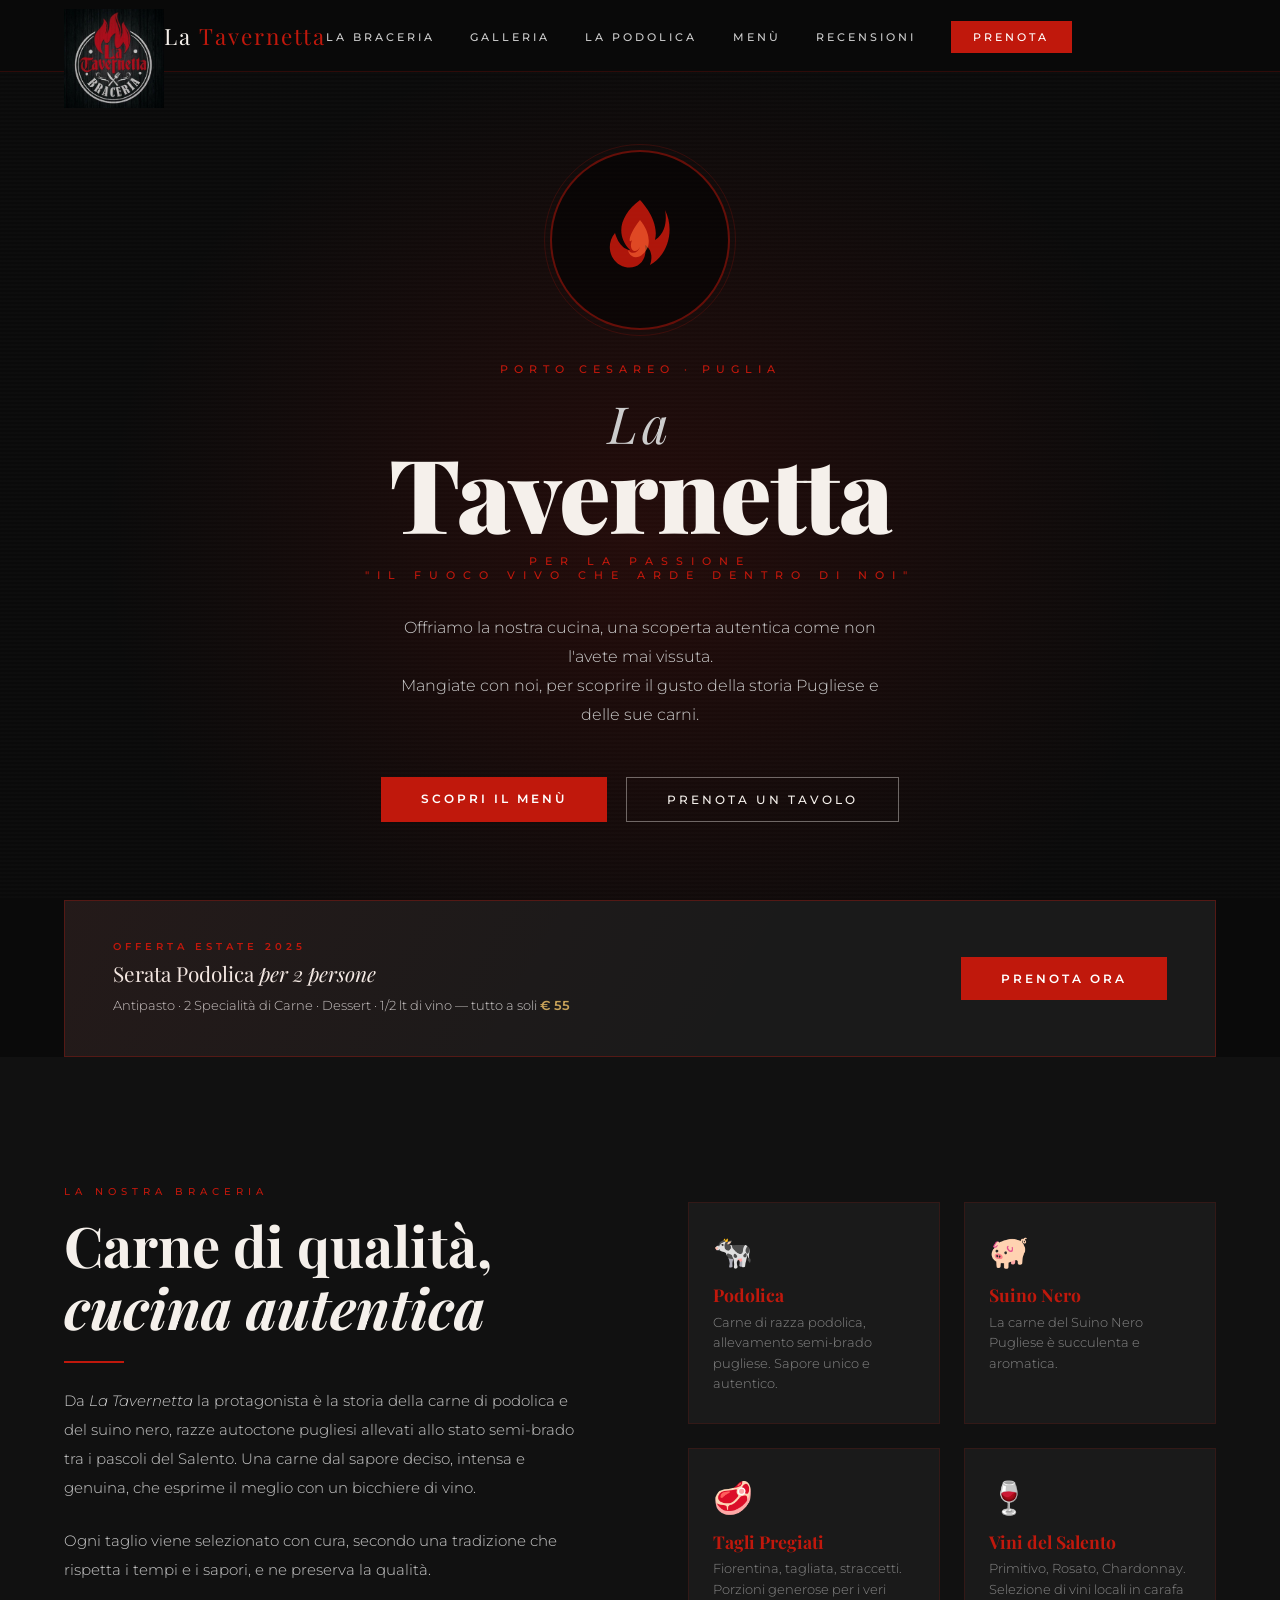
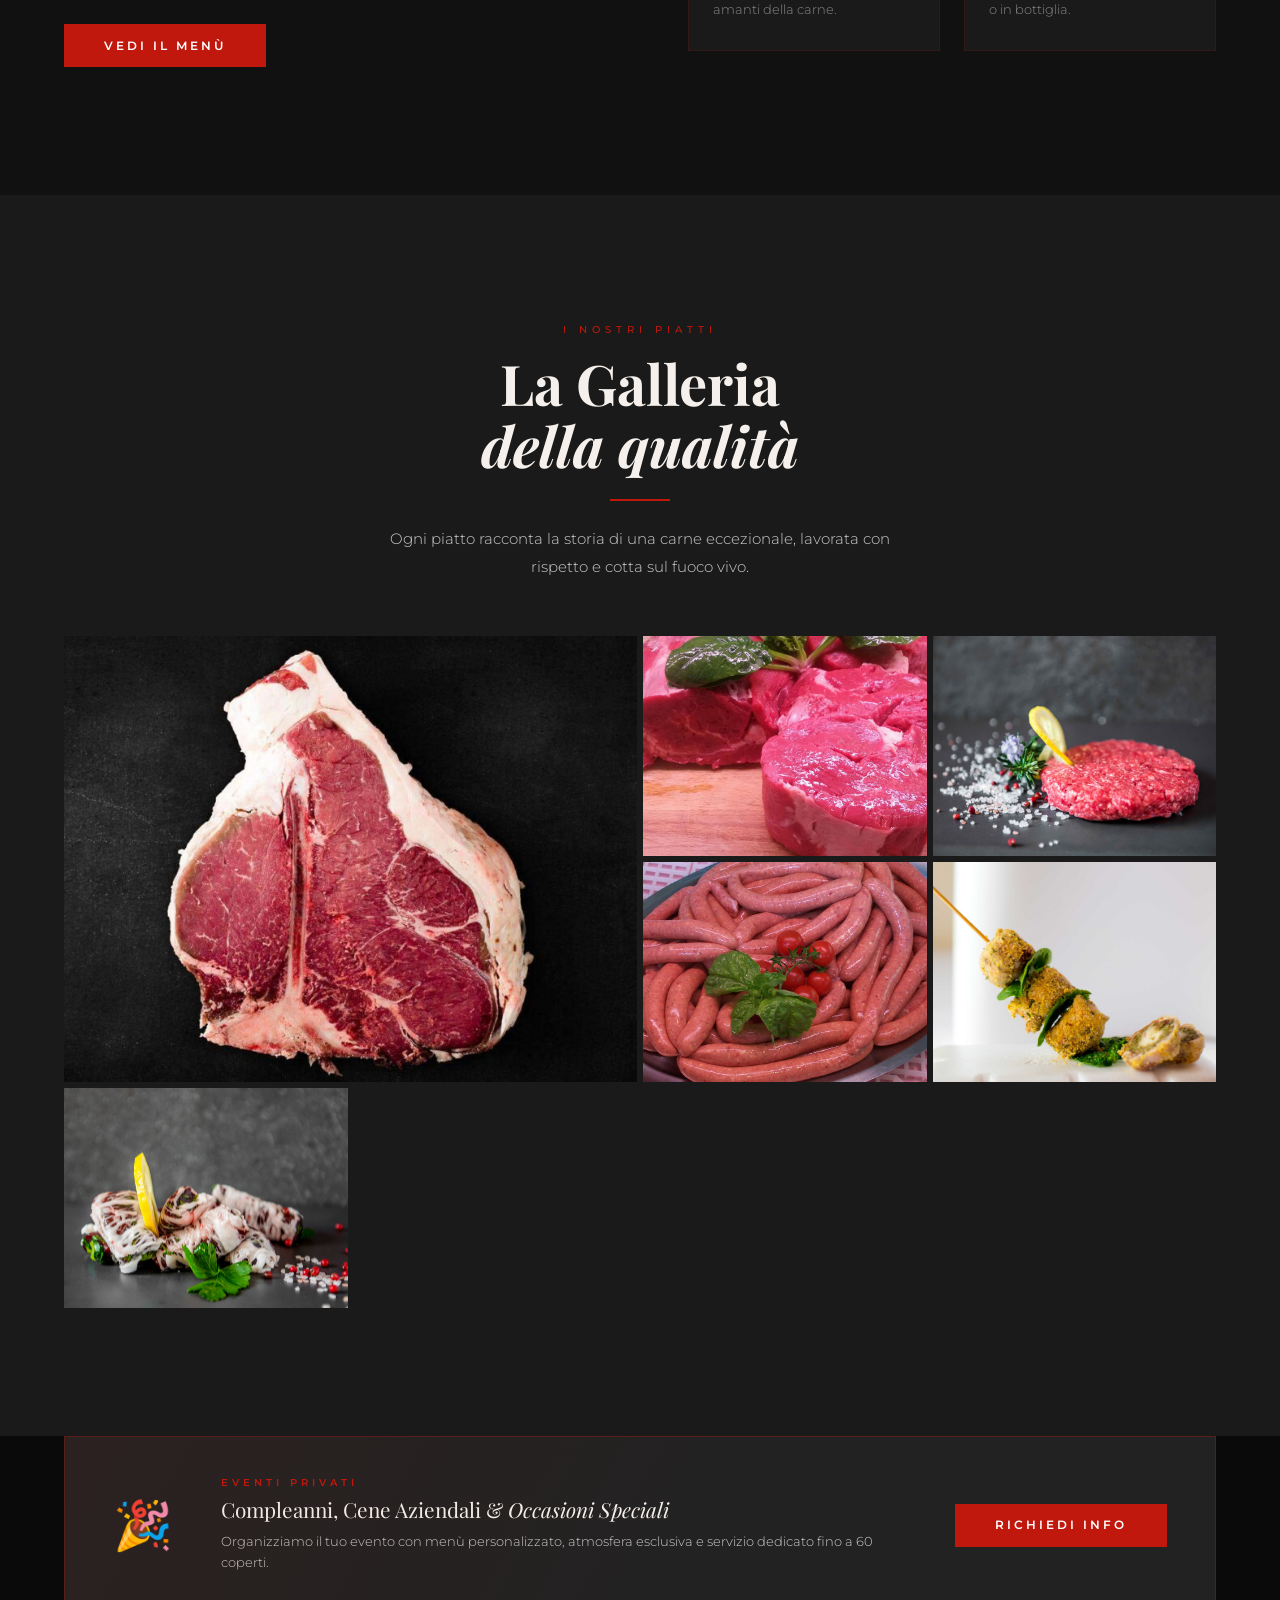
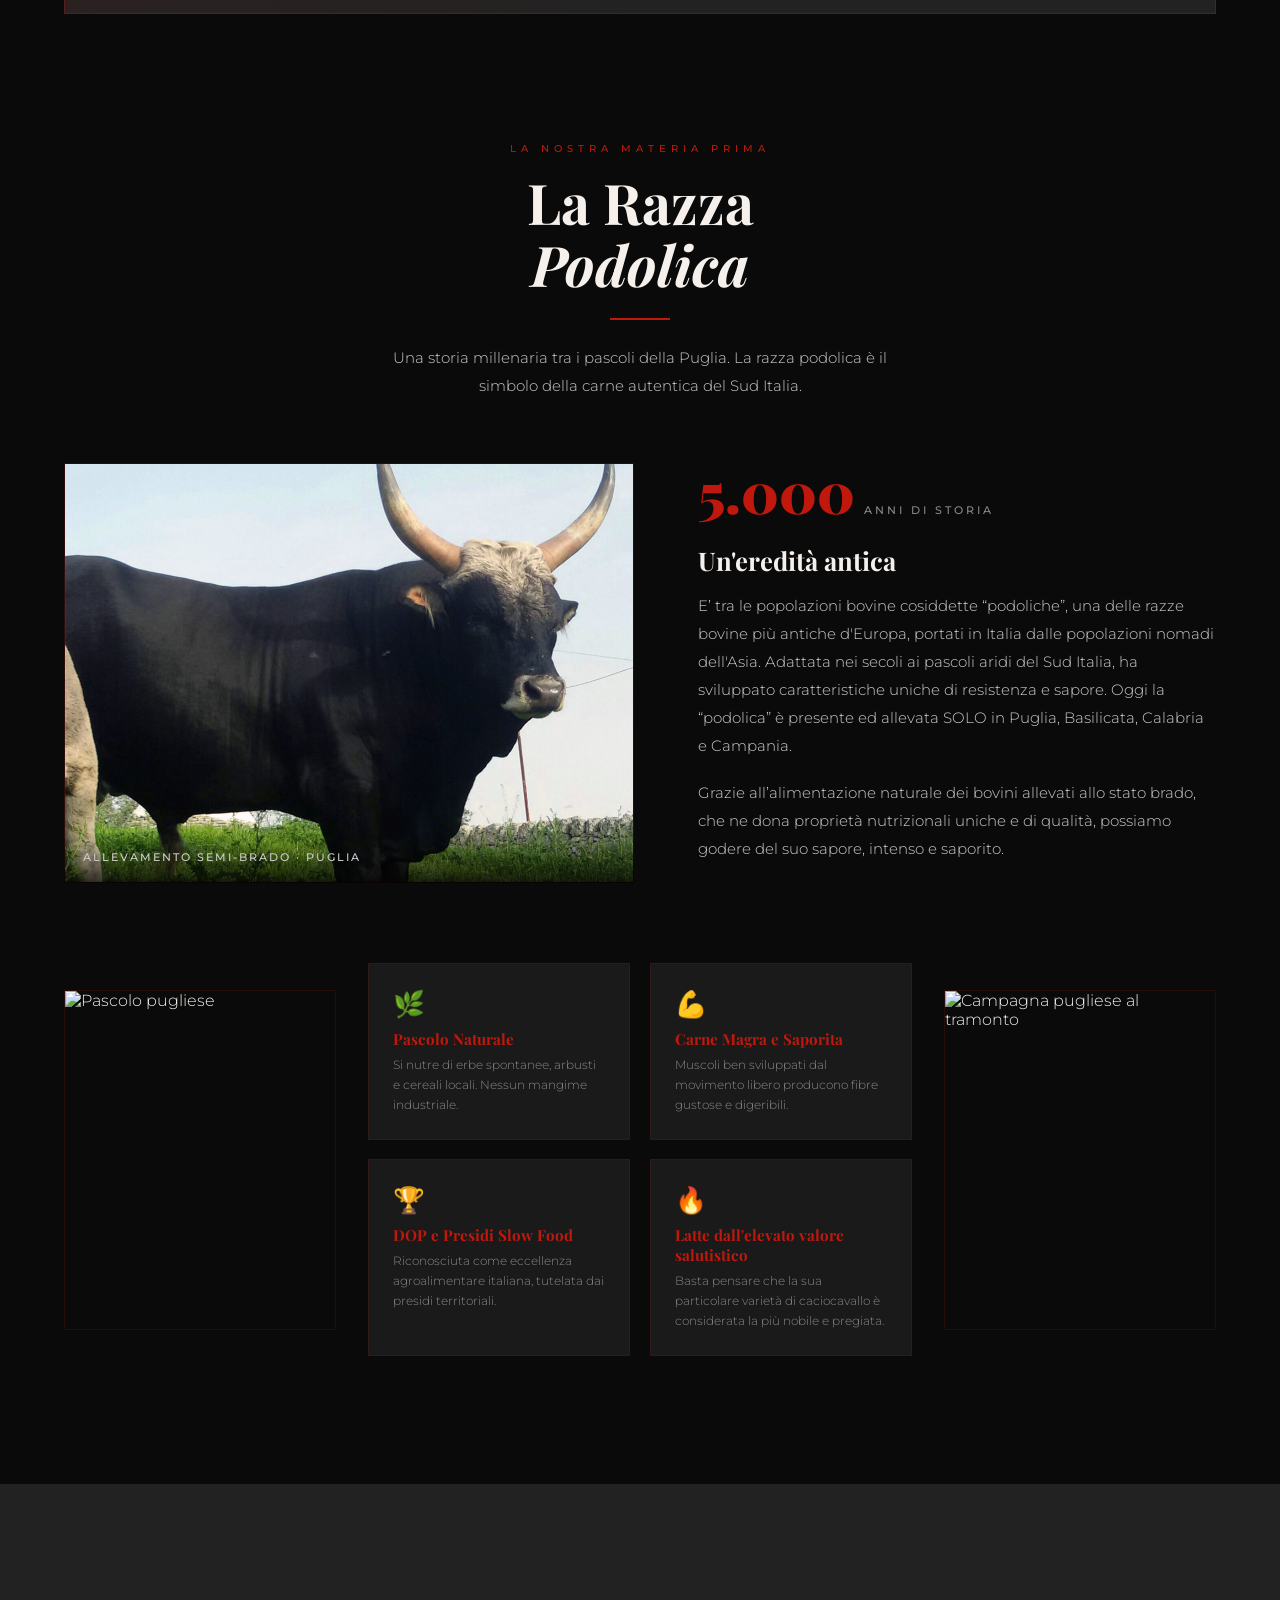
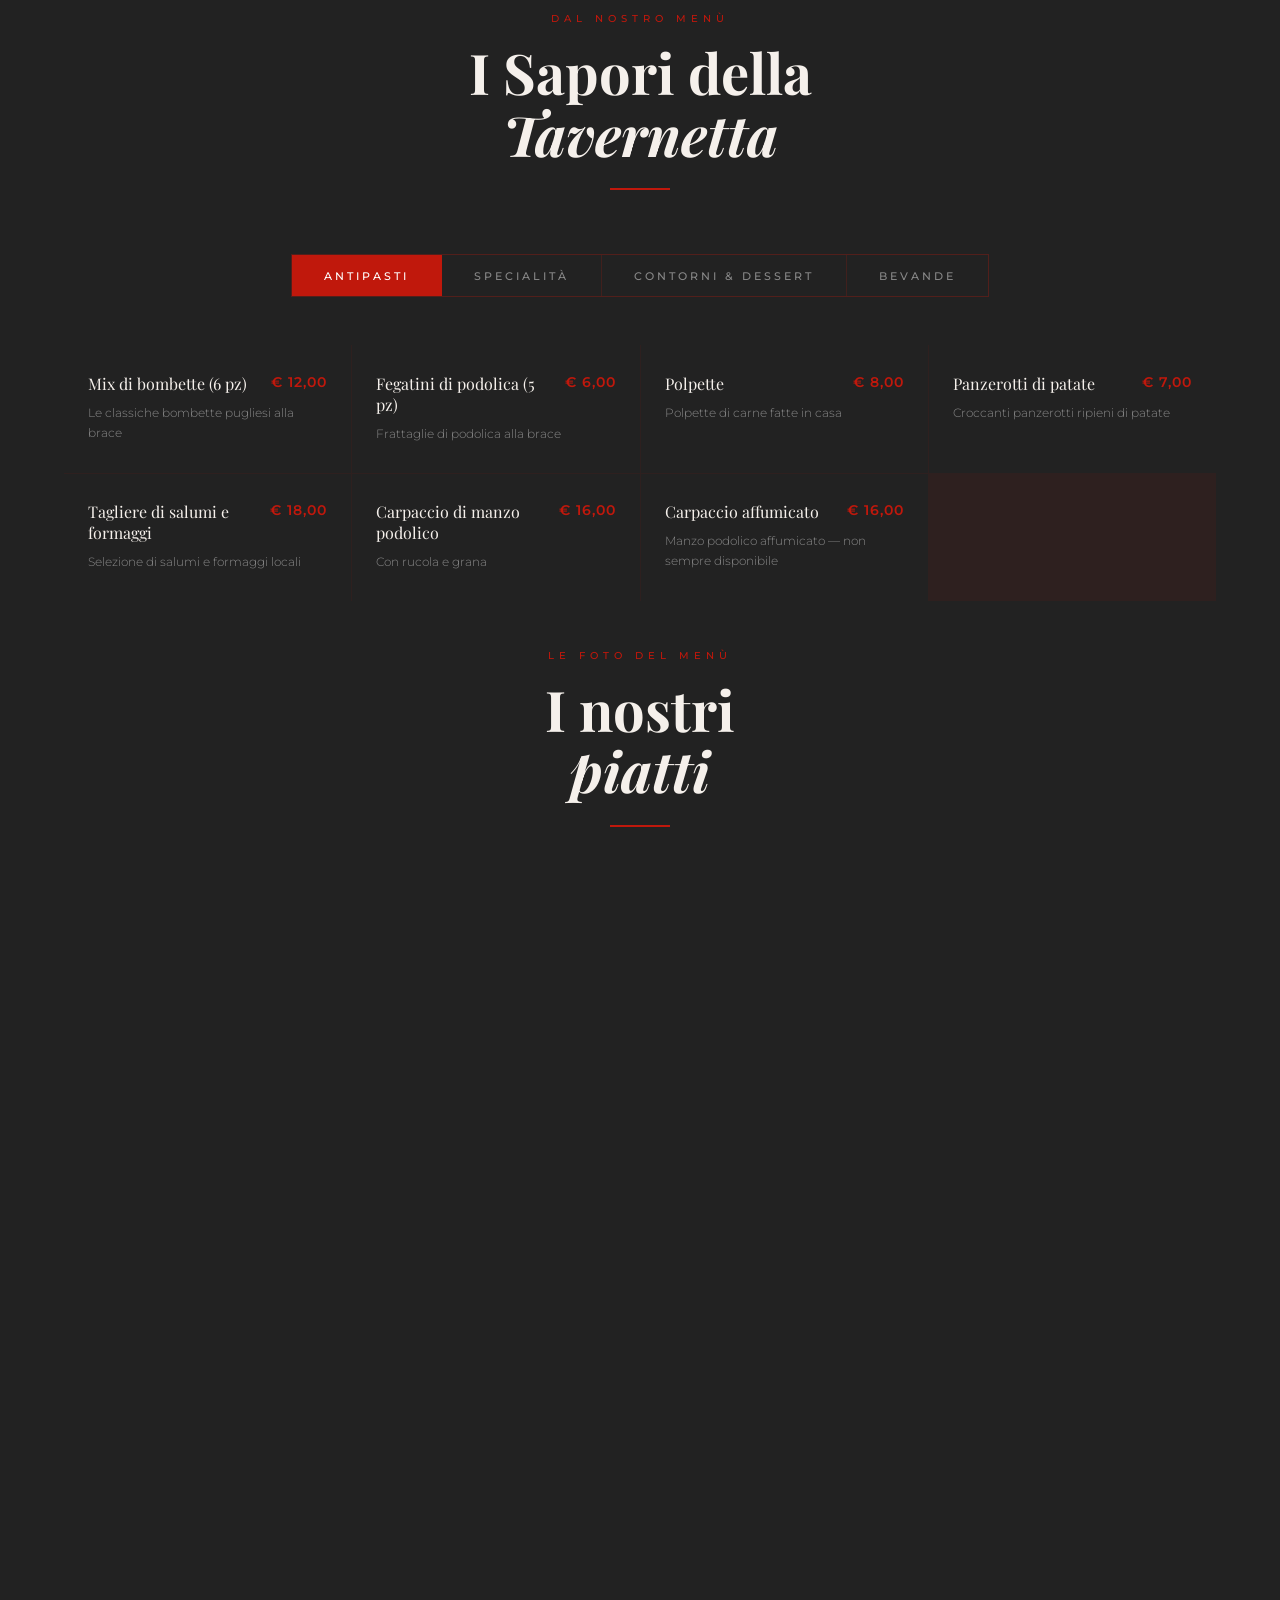
==== commit 1f1de9c7: "0.0" ====
--- a/tavernetta_1.html
+++ b/tavernetta_1.html
@@ -125,12 +125,12 @@
     </div>
   </section>
 
-  <!-- GALLERIA PIATTI -->
+  <!-- GALLERIA PRODOTTI -->
   <section class="galleria" id="galleria">
     <div class="galleria-inner">
       <div class="galleria-header fade-in">
         <span class="section-label">I nostri piatti</span>
-        <h2 class="section-title">La Galleria<br><em>della Brace</em></h2>
+        <h2 class="section-title">La Galleria<br><em>della qualità</em></h2>
         <div class="divider center"></div>
         <p class="galleria-intro">Ogni piatto racconta la storia di una carne eccezionale, lavorata con rispetto e cotta
           sul fuoco vivo.</p>
@@ -149,24 +149,16 @@
           <div class="gallery-overlay"><span>Hamburger Podolico</span></div>
         </div>
         <div class="gallery-item">
-          <img src="assets/tagliata-manzo.jpg" alt="Tagliata di manzo" loading="lazy">
-          <div class="gallery-overlay"><span>Tagliata di Manzo</span></div>
+          <img src="assets/salsiccia-della-casa1.jpg" alt="Salsiccia della Casa" loading="lazy">
+          <div class="gallery-overlay"><span>Salsiccia della Casa</span></div>
         </div>
         <div class="gallery-item">
-          <img src="assets/mix-bombette.jpg" alt="Bombette pugliesi" loading="lazy">
-          <div class="gallery-overlay"><span>Mix di Bombette</span></div>
+          <img src="assets/bombette-deliziose.jpg" alt="Bombette Deliziose" loading="lazy">
+          <div class="gallery-overlay"><span>Bombette Deliziose</span></div>
         </div>
         <div class="gallery-item">
-          <img src="assets/salsiccia-podolicA.jpg" alt="Salsiccia alla brace" loading="lazy">
-          <div class="gallery-overlay"><span>Salsiccia della Casa</span></div>
-        </div>
-        <div class="gallery-item">
-          <img src="assets/tagliere-2.jpg" alt="Piatti della tradizione" loading="lazy">
-          <div class="gallery-overlay"><span>Specialità del Salento</span></div>
-        </div>
-        <div class="gallery-item">
-          <img src="assets/vino-rosso.jpg" alt="Vini del Salento" loading="lazy">
-          <div class="gallery-overlay"><span>Vini del Salento</span></div>
+          <img src="assets/fegatini-di-podolica.jpg" alt="Fegatini di Podolica" loading="lazy">
+          <div class="gallery-overlay"><span>Fegatini di Podolica</span></div>
         </div>
       </div>
       <!-- Lightbox -->
@@ -207,7 +199,7 @@
 
       <div class="podolica-story fade-in">
         <div class="podolica-img-main">
-          <img src="https://images.unsplash.com/photo-1500595046743-cd271d694d30?w=900&q=80"
+          <img src="assets/podolica-02.jpg"
             alt="Mucca podolica al pascolo" loading="lazy">
           <div class="podolica-img-label">Allevamento semi-brado · Puglia</div>
         </div>
@@ -496,6 +488,80 @@
         <div class="coperto-note">Coperto € 2,00 · Alcuni prodotti potrebbero essere surgelati o da noi abbattuti.<br>Si
           prega di comunicare eventuali allergie e intolleranze.</div>
       </div>
+
+      <section class="galleria-scorrevole" style="margin-top:3rem;">
+        <div class="galleria-scorrevole-inner">
+          <div class="galleria-scorrevole-header fade-in">
+            <span class="section-label">Le foto del menù</span>
+            <h2 class="section-title">I nostri<br><em>piatti</em></h2>
+            <div class="divider center"></div>
+          </div>
+          <div class="galleria-scorrevole-grid fade-in">
+            <div class="gallery-item gallery-featured">
+              <img src="assets/mix-bombette.jpg" alt="Mix di Bombette" loading="lazy">
+              <div class="gallery-overlay"><span>Mix di Bombette</span></div>
+            </div>
+            <div class="gallery-item gallery-featured">
+              <img src="assets/panzerotti.jpg" alt="Fiorentina alla brace" loading="lazy">
+              <div class="gallery-overlay"><span>Panzerotti</span></div>
+            </div>
+            <div class="gallery-item">
+              <img src="assets/carpaccio2.jpg" alt="Carpaccio di Podolica" loading="lazy">
+              <div class="gallery-overlay"><span>Carpaccio di Podolica</span></div>
+            </div>
+            <div class="gallery-item">
+              <img src="assets/tagliere-salumi.jpg" alt="Tagliere di Salumi" loading="lazy">
+              <div class="gallery-overlay"><span>Tagliere di Salumi</span></div>
+            </div>
+            <div class="gallery-item">
+              <img src="assets/asado-suino.jpg" alt="Asado di Suino" loading="lazy">
+              <div class="gallery-overlay"><span>Asado di Suino</span></div>
+            </div>
+            <div class="gallery-item">
+              <img src="assets/filetto1.jpg" alt="Filetto di Manzo" loading="lazy">
+              <div class="gallery-overlay"><span>Filetto di Manzo</span></div>
+            </div>
+            <div class="gallery-item">
+              <img src="assets/tagliata-scottona.jpg" alt="Tagliata di Scottona" loading="lazy">
+              <div class="gallery-overlay"><span>Tagliata di Scottona</span></div>
+            </div>
+            <div class="gallery-item">
+              <img src="assets/salsiccia-podolicA.jpg" alt="Salsiccia di Podolica" loading="lazy">
+              <div class="gallery-overlay"><span>Salsiccia di Podolica</span></div>
+            </div>
+            <div class="gallery-item">
+              <img src="assets/straccetti pollo.jpg" alt="Straccetti di Pollo" loading="lazy">
+              <div class="gallery-overlay"><span>Straccetti di Pollo</span></div>
+            </div>
+            <div class="gallery-item">
+              <img src="assets/hamburger.jpg" alt="Hamburger Podolico" loading="lazy">
+              <div class="gallery-overlay"><span>Hamburger Podolico</span></div>
+            </div>
+            <div class="gallery-item">
+              <img src="assets/fiorentina-tagliata-2.jpg" alt="Fiorentina alla brace" loading="lazy">
+              <div class="gallery-overlay"><span>Fiorentina di Podolica</span></div>
+            </div>
+            <div class="gallery-item">
+              <img src="assets/contorni.jpg" alt="Tagliata di manzo" loading="lazy">
+              <div class="gallery-overlay"><span>Patate fritte e verdure grigliate</span></div>
+            </div>
+            <div class="gallery-item">
+              <img src="assets/insalata-mista.jpg" alt="Insalata Mista" loading="lazy">
+              <div class="gallery-overlay"><span>Insalata Mista</span></div>
+            </div>
+            <div class="gallery-item gallery-featured">
+              <img src="assets/spumone-affogato.jpg" alt="Fiorentina alla brace" loading="lazy">
+              <div class="gallery-overlay"><span>Fiorentina di Podolica</span></div>
+            </div>
+            <div class="gallery-item">
+              <img src="assets/birra.jpg" alt="Filetto di Podolica" loading="lazy">
+              <div class="gallery-overlay"><span>Filetto di Podolica</span></div>
+            </div>
+            <div class="gallery-item">
+              <img src="assets/vino-rosso.jpg" alt="Hamburger podolico" loading="lazy">
+              <div class="gallery-overlay"><span>Hamburger Podolico</span></div>
+            </div>
+          </div>
     </div>
   </section>
 
